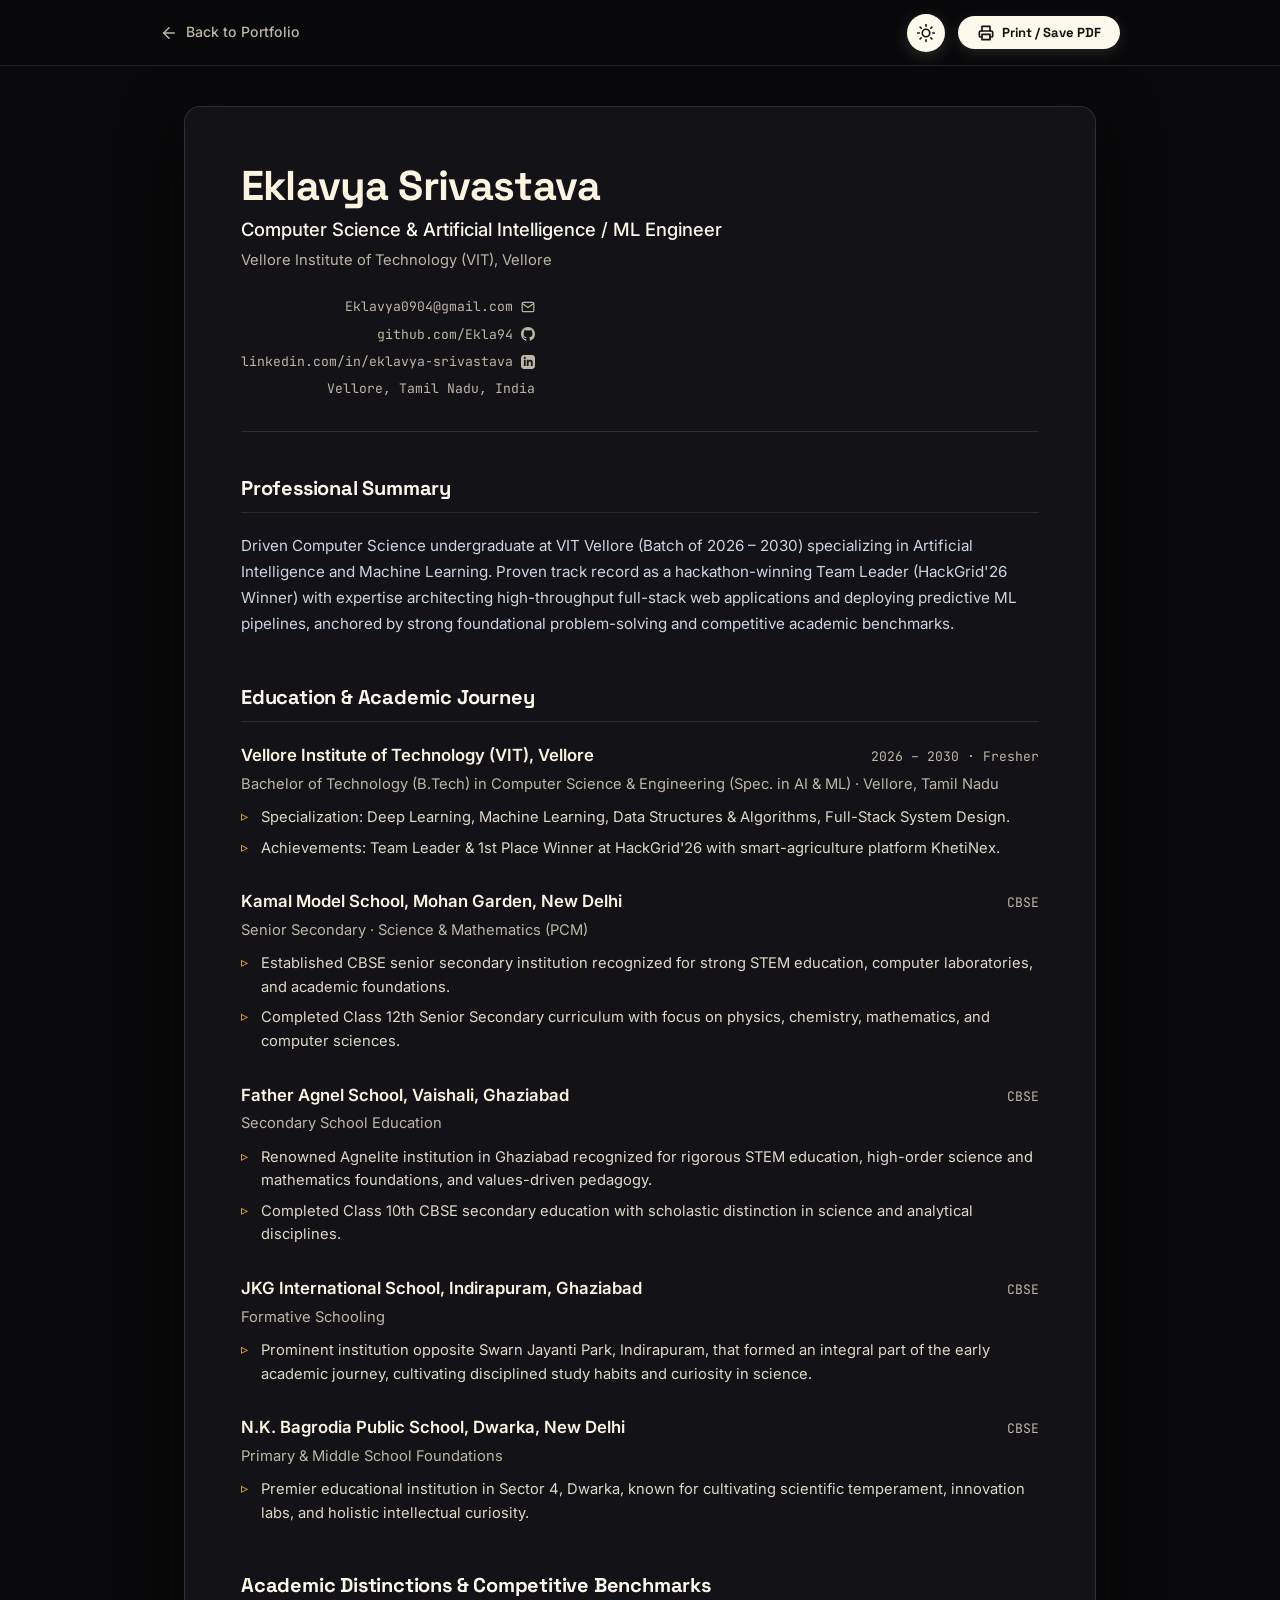
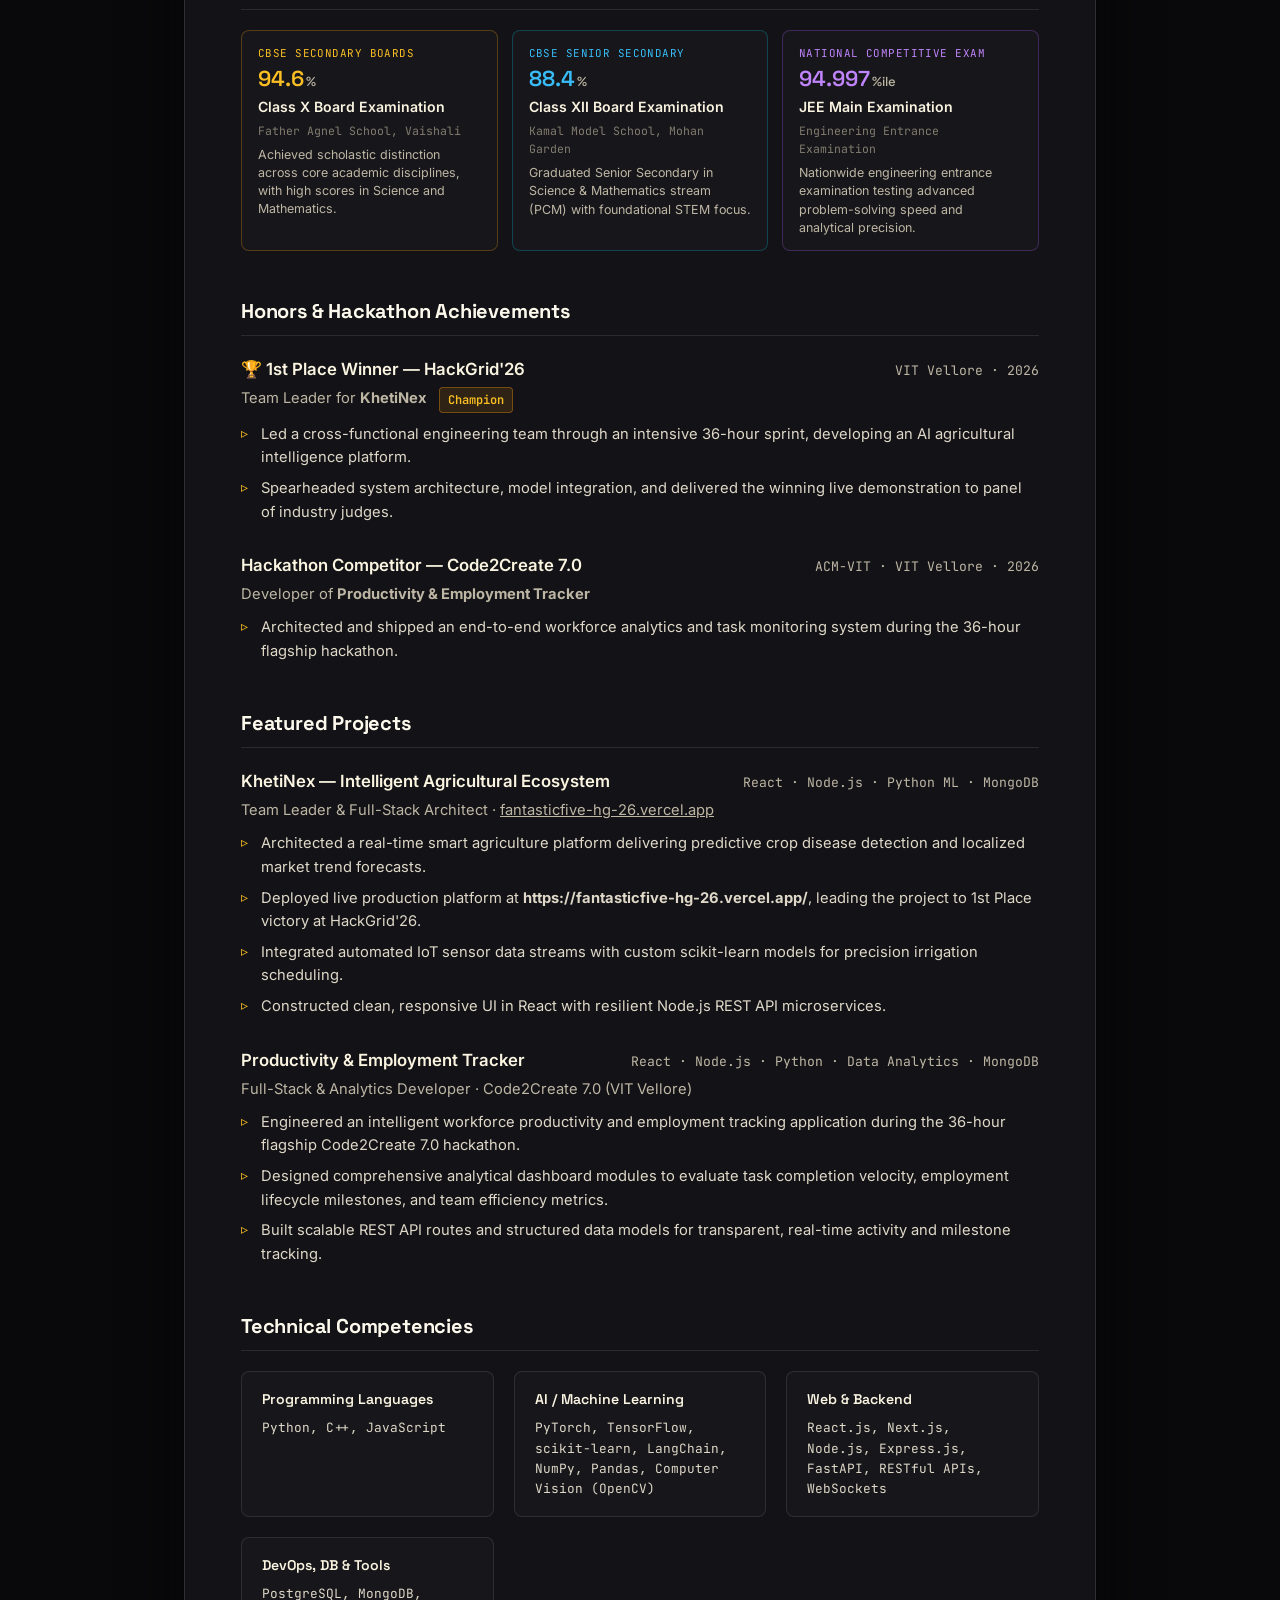
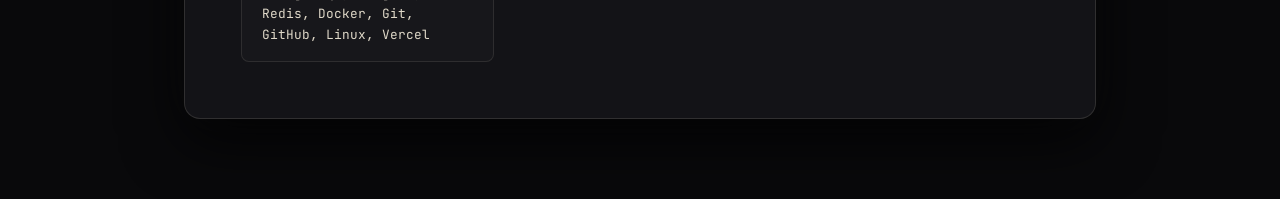
==== resume.html @ 8e93f939 "feat: update projects showcase with verified projects (KhetiNex with live URL and Productivity & Emp" ====
<!DOCTYPE html>
<html lang="en">
<head>
  <meta charset="UTF-8" />
  <meta name="viewport" content="width=device-width, initial-scale=1.0" />
  <title>Resume — Eklavya Srivastava | AI/ML Engineer & Full-Stack Developer</title>
  <meta name="description" content="Resume of Eklavya Srivastava — B.Tech Computer Science (AI/ML) at VIT Vellore, HackGrid'26 Winner, Team Leader, and Full-Stack Developer." />
  <meta name="theme-color" content="#000000" />

  <!-- Favicon -->
  <link rel="icon" type="image/svg+xml" href="assets/favicon.svg" />

  <!-- Fonts -->
  <link rel="preconnect" href="https://fonts.googleapis.com" />
  <link rel="preconnect" href="https://fonts.gstatic.com" crossorigin />
  <link href="https://fonts.googleapis.com/css2?family=Space+Grotesk:wght@500;600;700&family=Inter:wght@400;500;600&family=JetBrains+Mono:wght@400;500&display=swap" rel="stylesheet" />

  <!-- Pre-initialization theme script to eliminate FOUC (supports URL param & localStorage) -->
  <script>
    (function() {
      try {
        var params = new URLSearchParams(window.location.search);
        var urlTheme = params.get('theme');
        var t = urlTheme || localStorage.getItem('portfolio-theme');
        if (t === 'light') {
          document.documentElement.setAttribute('data-theme', 'light');
        }
      } catch (e) {}
    })();
  </script>

  <style>
    :root {
      --canvas: #09090b;
      --canvas-card: #131317;
      --panel: #16161b;
      --panel-border: rgba(250, 244, 225, 0.12);
      --accent: #faf4e1;
      --accent-bright: #fdf9ed;
      --accent-hover: #f3e7c4;
      --accent-inverse: #14120e;
      --accent-glow: rgba(250, 244, 225, 0.16);

      --color-gold: #f59e0b;
      --color-gold-bright: #fbbf24;
      --color-cyan: #06b6d4;
      --color-cyan-bright: #38bdf8;
      --color-violet: #a855f7;
      --color-violet-bright: #c084fc;

      --text-primary: #faf4e1;
      --text-secondary: #beb6a4;
      --text-muted: #827c6f;
      --font-display: 'Space Grotesk', sans-serif;
      --font-body: 'Inter', sans-serif;
      --font-mono: 'JetBrains Mono', monospace;
    }

    *, *::before, *::after { box-sizing: border-box; margin: 0; padding: 0; }

    body {
      background: var(--canvas);
      color: var(--text-primary);
      font-family: var(--font-body);
      line-height: 1.6;
      -webkit-font-smoothing: antialiased;
      padding-bottom: 5rem;
      transition: background 0.3s ease, color 0.3s ease;
    }

    .mono { font-family: var(--font-mono); }
    .accent { color: var(--accent); }

    /* Top Navigation Bar */
    .resume-nav {
      position: sticky; top: 0; z-index: 100;
      background: rgba(9, 9, 11, 0.94);
      backdrop-filter: blur(16px);
      border-bottom: 1px solid rgba(250, 244, 225, 0.1);
      padding: 0.85rem 2rem;
      transition: background 0.3s ease, border-color 0.3s ease;
    }
    .resume-nav-inner {
      max-width: 960px; margin: 0 auto;
      display: flex; align-items: center; justify-content: space-between;
    }
    .back-btn {
      display: inline-flex; align-items: center; gap: .5rem;
      color: var(--text-secondary); font-size: .88rem; font-weight: 500;
      text-decoration: none; transition: color .2s, transform .2s;
    }
    .back-btn:hover { color: var(--color-gold-bright); transform: translateX(-3px); }

    .nav-actions { display: flex; align-items: center; gap: 0.85rem; }

    /* Theme Toggle Button (Reference Image Styling) */
    .theme-toggle-btn {
      background: var(--accent-bright);
      color: var(--accent-inverse);
      border: 1px solid rgba(250, 244, 225, 0.45);
      border-radius: 50%;
      width: 38px;
      height: 38px;
      padding: 0;
      display: inline-flex;
      align-items: center;
      justify-content: center;
      cursor: pointer;
      transition: transform 0.2s cubic-bezier(0.16, 1, 0.3, 1), box-shadow 0.2s, background 0.2s, color 0.2s, border-color 0.2s;
      box-shadow: 0 4px 16px rgba(250, 244, 225, 0.16);
      text-decoration: none;
      line-height: 1;
      flex-shrink: 0;
    }
    .theme-toggle-btn:hover {
      transform: translateY(-2px);
      box-shadow: 0 6px 24px rgba(250, 244, 225, 0.28);
      background: var(--accent-hover);
    }
    .theme-toggle-icon {
      display: inline-flex;
      align-items: center;
      justify-content: center;
      line-height: 0;
    }
    .theme-toggle-btn .icon-moon { display: none; }
    .theme-toggle-btn .icon-sun  { display: inline-block; }

    .print-btn {
      background: var(--accent-bright); color: var(--accent-inverse); font-weight: 700;
      border: 1px solid rgba(250, 244, 225, 0.45); border-radius: 9999px; padding: .44rem 1.15rem;
      font-family: var(--font-display); font-size: .82rem;
      cursor: pointer; display: inline-flex; align-items: center; gap: .5rem;
      transition: background .2s, box-shadow .2s, transform .15s;
      box-shadow: 0 4px 14px rgba(250, 244, 225, 0.12);
    }
    .print-btn:hover {
      background: var(--accent-hover);
      box-shadow: 0 6px 20px rgba(250, 244, 225, 0.24);
      transform: translateY(-1px);
    }

    /* In Light / White Theme Mode */
    html[data-theme="light"] .theme-toggle-btn {
      background: #1c1917;
      color: #faf4e6;
      border: 1px solid rgba(0, 0, 0, 0.2);
      box-shadow: 0 4px 18px rgba(0, 0, 0, 0.12);
    }
    html[data-theme="light"] .theme-toggle-btn:hover {
      background: #292524;
      box-shadow: 0 6px 24px rgba(0, 0, 0, 0.2);
    }
    html[data-theme="light"] .theme-toggle-btn .icon-sun  { display: none; }
    html[data-theme="light"] .theme-toggle-btn .icon-moon { display: inline-block; }

    /* Resume Document Wrapper */
    .resume-container {
      max-width: 960px; margin: 2.5rem auto 0;
      padding: 0 1.5rem;
    }

    .resume-paper {
      background: var(--canvas-card);
      border: 1px solid var(--panel-border);
      border-radius: 16px;
      padding: 3.5rem;
      box-shadow: 0 20px 60px rgba(0, 0, 0, 0.8), 0 0 40px rgba(255, 255, 255, 0.03);
      transition: background 0.3s ease, border-color 0.3s ease, box-shadow 0.3s ease;
    }

    /* Resume Header */
    .header-top {
      display: flex; justify-content: space-between; align-items: flex-start;
      border-bottom: 1px solid rgba(255, 255, 255, 0.12);
      padding-bottom: 2rem; margin-bottom: 2.5rem;
      flex-wrap: wrap; gap: 1.5rem;
    }
    .candidate-name {
      font-family: var(--font-display); font-size: 2.6rem; font-weight: 700;
      line-height: 1.1; letter-spacing: -0.02em;
    }
    .candidate-title {
      font-size: 1.15rem; color: var(--accent-bright); font-weight: 500; margin-top: .4rem;
    }
    .candidate-sub {
      font-size: .92rem; color: var(--text-secondary); margin-top: .25rem;
    }

    .contact-details {
      display: flex; flex-direction: column; gap: .4rem;
      text-align: right; font-family: var(--font-mono); font-size: .82rem;
    }
    .contact-item {
      color: var(--text-secondary); text-decoration: none;
      display: inline-flex; align-items: center; gap: .5rem; justify-content: flex-end;
      transition: color .2s;
    }
    .contact-item:hover { color: var(--color-gold-bright); }

    /* Sections */
    .resume-section { margin-bottom: 2.75rem; }
    .resume-section:last-child { margin-bottom: 0; }

    .section-title {
      font-family: var(--font-display); font-size: 1.25rem; font-weight: 700;
      color: var(--accent-bright); letter-spacing: -0.01em;
      border-bottom: 1px solid rgba(250, 244, 225, 0.1);
      padding-bottom: .5rem; margin-bottom: 1.25rem;
      display: flex; align-items: center; gap: .6rem;
    }

    /* Items */
    .resume-item { margin-bottom: 1.75rem; }
    .resume-item:last-child { margin-bottom: 0; }

    .item-header {
      display: flex; justify-content: space-between; align-items: baseline;
      margin-bottom: .25rem; flex-wrap: wrap; gap: .5rem;
    }
    .item-title {
      font-size: 1.05rem; font-weight: 600; color: var(--text-primary);
    }
    .item-meta {
      font-family: var(--font-mono); font-size: .82rem; color: var(--text-secondary);
    }
    .item-sub {
      font-size: .92rem; color: var(--text-secondary); margin-bottom: .6rem;
    }
    .item-bullets {
      list-style: none; padding-left: 0;
    }
    .item-bullets li {
      position: relative; padding-left: 1.25rem; margin-bottom: .45rem;
      font-size: .92rem; color: #dfd8c8;
    }
    .item-bullets li::before {
      content: '▹'; position: absolute; left: 0;
      color: var(--color-gold-bright); font-size: .85rem;
    }

    /* Benchmarks Section in Resume */
    .benchmarks-resume-grid {
      display: grid;
      grid-template-columns: repeat(3, 1fr);
      gap: 0.85rem;
      margin-bottom: 0.5rem;
    }
    .benchmark-resume-card {
      background: rgba(250, 244, 225, 0.02);
      border: 1px solid rgba(250, 244, 225, 0.1);
      border-radius: 8px;
      padding: 0.85rem 1rem;
      position: relative;
      display: flex;
      flex-direction: column;
      gap: 0.2rem;
      transition: border-color 0.2s, background 0.2s, box-shadow 0.2s;
    }
    .benchmark-resume-card:hover {
      border-color: rgba(250, 244, 225, 0.35);
      background: rgba(250, 244, 225, 0.05);
    }

    .benchmark-resume-card--gold {
      border-color: rgba(245, 158, 11, 0.28);
    }
    .benchmark-resume-card--gold:hover {
      border-color: rgba(245, 158, 11, 0.55);
      box-shadow: 0 4px 18px rgba(245, 158, 11, 0.1);
    }
    .benchmark-resume-card--gold .bench-res-val,
    .benchmark-resume-card--gold .bench-res-tag {
      color: var(--color-gold-bright);
    }

    .benchmark-resume-card--cyan {
      border-color: rgba(6, 182, 212, 0.28);
    }
    .benchmark-resume-card--cyan:hover {
      border-color: rgba(6, 182, 212, 0.55);
      box-shadow: 0 4px 18px rgba(6, 182, 212, 0.1);
    }
    .benchmark-resume-card--cyan .bench-res-val,
    .benchmark-resume-card--cyan .bench-res-tag {
      color: var(--color-cyan-bright);
    }

    .benchmark-resume-card--violet {
      border-color: rgba(168, 85, 247, 0.28);
    }
    .benchmark-resume-card--violet:hover {
      border-color: rgba(168, 85, 247, 0.55);
      box-shadow: 0 4px 18px rgba(168, 85, 247, 0.1);
    }
    .benchmark-resume-card--violet .bench-res-val,
    .benchmark-resume-card--violet .bench-res-tag {
      color: var(--color-violet-bright);
    }

    .bench-res-tag {
      font-family: var(--font-mono);
      font-size: 0.68rem;
      text-transform: uppercase;
      letter-spacing: 0.04em;
      color: var(--text-muted);
      margin-bottom: 0.1rem;
    }
    .bench-res-val {
      font-family: var(--font-display);
      font-size: 1.35rem;
      font-weight: 600;
      color: var(--text-primary);
      line-height: 1.1;
    }
    .bench-res-unit {
      font-size: 0.82rem;
      color: var(--text-secondary);
      margin-left: 0.15rem;
      font-weight: 500;
    }
    .bench-res-title {
      font-size: 0.88rem;
      font-weight: 600;
      color: var(--text-primary);
      margin-top: 0.15rem;
    }
    .bench-res-sub {
      font-family: var(--font-mono);
      font-size: 0.72rem;
      color: var(--text-muted);
    }
    .bench-res-desc {
      font-size: 0.78rem;
      color: #beb6a4;
      line-height: 1.45;
      margin-top: 0.15rem;
    }

    /* Skills Grid in Resume */
    .skills-block {
      display: grid; grid-template-columns: repeat(auto-fit, minmax(240px, 1fr));
      gap: 1.25rem;
    }
    .skill-category {
      background: rgba(250, 244, 225, 0.02);
      border: 1px solid rgba(250, 244, 225, 0.1);
      border-radius: 8px; padding: 1rem 1.25rem;
    }
    .category-name {
      font-family: var(--font-display); font-size: .88rem; font-weight: 600;
      color: var(--text-primary); margin-bottom: .45rem;
    }
    .category-skills {
      font-family: var(--font-mono); font-size: .8rem; color: #dfd8c8; line-height: 1.6;
    }

    /* Badge */
    .award-tag {
      display: inline-block;
      background: rgba(245, 158, 11, 0.12); border: 1px solid rgba(245, 158, 11, 0.35);
      color: var(--color-gold-bright); font-size: .75rem; font-family: var(--font-mono);
      font-weight: 600; padding: .15rem .5rem; border-radius: 4px;
      margin-left: .5rem;
    }

    /* Print Styles */
    @media print {
      body { background: #fff !important; color: #111 !important; padding: 0 !important; }
      .resume-nav { display: none !important; }
      .resume-container { max-width: 100% !important; margin: 0 !important; padding: 0 !important; }
      .resume-paper {
        background: #fff !important; border: none !important; padding: 1.5cm !important;
        box-shadow: none !important;
      }
      .candidate-name, .item-title, .bench-res-val, .bench-res-title { color: #000 !important; }
      .candidate-title, .section-title, .item-meta, .award-tag, .bench-res-tag, .bench-res-unit, .bench-res-sub { color: #111114 !important; }
      .candidate-sub, .item-sub, .contact-item, .item-bullets li, .bench-res-desc { color: #333 !important; }
      .section-title { border-bottom-color: #ddd !important; }
      .header-top { border-bottom-color: #ddd !important; }
      .item-bullets li::before { color: #111114 !important; }
      .skill-category, .benchmark-resume-card {
        border-color: #ddd !important; background: #fafafa !important;
      }
      .category-name { color: #111114 !important; }
      .category-skills { color: #222 !important; }
      .benchmarks-resume-grid { grid-template-columns: repeat(3, 1fr) !important; gap: .5cm !important; }
      a { text-decoration: none; color: inherit; }
    }

    @media (max-width: 720px) {
      .resume-nav { padding: 0.65rem 0.75rem; }
      .resume-nav-inner { height: auto; gap: 0.35rem; }
      .back-btn { font-size: .78rem; gap: .3rem; flex-shrink: 0; }
      .nav-actions { gap: 0.35rem; flex-shrink: 0; }
      .theme-toggle-btn { width: 34px; height: 34px; padding: 0; flex-shrink: 0; }
      .print-btn { padding: .32rem .65rem; font-size: .72rem; gap: .3rem; flex-shrink: 0; }
      .resume-container { padding: 0 .75rem; margin-top: 1.25rem; }
      .resume-paper {
        padding: 1.5rem 1.15rem;
        border-radius: 14px;
        background: #111114;
        border: 1px solid rgba(255, 255, 255, 0.14);
        box-shadow: 0 12px 35px rgba(0, 0, 0, 0.9), 0 0 25px rgba(255, 255, 255, 0.03);
      }
      .candidate-name { font-size: 1.85rem; }
      .candidate-title { font-size: .98rem; }
      .header-top { flex-direction: column; gap: 1rem; padding-bottom: 1.25rem; margin-bottom: 1.75rem; }
      .contact-details { text-align: left; margin-top: .5rem; }
      .contact-item { justify-content: flex-start; font-size: .78rem; }
      .resume-item {
        border-left: 2px solid rgba(255, 255, 255, 0.25);
        padding-left: .85rem;
        margin-bottom: 1.5rem;
      }
      .item-header { flex-direction: column; align-items: flex-start; gap: .2rem; }
      .item-title { font-size: 1.05rem; }
      .benchmark-resume-card { padding: 1rem; border-left: 3px solid rgba(250, 244, 225, 0.4); }
      .benchmark-resume-card--gold { border-left-color: var(--color-gold-bright) !important; }
      .benchmark-resume-card--cyan { border-left-color: var(--color-cyan-bright) !important; }
      .benchmark-resume-card--violet { border-left-color: var(--color-violet-bright) !important; }
      .skills-block { grid-template-columns: 1fr; gap: .85rem; }
      .skill-category {
        padding: .9rem 1rem;
        background: #18181b;
        border: 1px solid rgba(255, 255, 255, 0.12);
        border-radius: 8px;
      }
    }

    /* ─── White Theme / Light Mode Overrides for Resume ───────────── */
    html[data-theme="light"] {
      --canvas: #faf4e6;
      --canvas-card: #fffdf7;
      --panel: #fffdf7;
      --panel-border: rgba(180, 150, 95, 0.2);
      --accent: #1c1917;
      --accent-bright: #14120e;
      --accent-hover: #292524;
      --accent-inverse: #faf4e6;
      --accent-glow: rgba(180, 150, 95, 0.12);
      --text-primary: #1c1917;
      --text-secondary: #57534e;
      --text-muted: #78716c;
    }
    html[data-theme="light"] body {
      background: var(--canvas);
      color: var(--text-primary);
    }
    html[data-theme="light"] .resume-nav {
      background: rgba(250, 244, 230, 0.94);
      border-bottom: 1px solid rgba(180, 150, 95, 0.2);
    }
    html[data-theme="light"] .back-btn {
      color: var(--text-secondary);
    }
    html[data-theme="light"] .back-btn:hover {
      color: #b45309;
    }
    html[data-theme="light"] .print-btn {
      background: #1c1917;
      color: #faf4e6;
      border-color: rgba(0, 0, 0, 0.2);
    }
    html[data-theme="light"] .print-btn:hover {
      background: #292524;
      box-shadow: 0 4px 18px rgba(0, 0, 0, 0.18);
    }
    html[data-theme="light"] .resume-paper {
      background: #fffdf7;
      border: 1px solid rgba(180, 150, 95, 0.2);
      box-shadow: 0 10px 40px rgba(180, 150, 95, 0.08);
    }
    html[data-theme="light"] .candidate-name,
    html[data-theme="light"] .item-title,
    html[data-theme="light"] .bench-res-title {
      color: #1c1917;
    }
    html[data-theme="light"] .candidate-title,
    html[data-theme="light"] .section-title,
    html[data-theme="light"] .category-name {
      color: #1c1917;
    }
    html[data-theme="light"] .item-meta,
    html[data-theme="light"] .bench-res-unit {
      color: #57534e;
    }
    html[data-theme="light"] .candidate-sub,
    html[data-theme="light"] .item-sub,
    html[data-theme="light"] .bench-res-desc,
    html[data-theme="light"] .contact-item,
    html[data-theme="light"] .category-skills,
    html[data-theme="light"] .resume-section p {
      color: #57534e !important;
    }
    html[data-theme="light"] .contact-item:hover {
      color: #1c1917;
    }
    html[data-theme="light"] .item-bullets li {
      color: #44403c;
    }
    html[data-theme="light"] .item-bullets li::before {
      color: #1c1917;
    }
    html[data-theme="light"] .benchmark-resume-card,
    html[data-theme="light"] .skill-category {
      background: #fffdf7;
      border-color: rgba(180, 150, 95, 0.2);
    }
    html[data-theme="light"] .benchmark-resume-card:hover {
      background: #faf4e6;
      border-color: rgba(180, 150, 95, 0.4);
    }

    html[data-theme="light"] .benchmark-resume-card--gold .bench-res-val,
    html[data-theme="light"] .benchmark-resume-card--gold .bench-res-tag {
      color: #b45309;
    }
    html[data-theme="light"] .benchmark-resume-card--gold {
      border-left: 3px solid #b45309;
    }

    html[data-theme="light"] .benchmark-resume-card--cyan .bench-res-val,
    html[data-theme="light"] .benchmark-resume-card--cyan .bench-res-tag {
      color: #0369a1;
    }
    html[data-theme="light"] .benchmark-resume-card--cyan {
      border-left: 3px solid #0369a1;
    }

    html[data-theme="light"] .benchmark-resume-card--violet .bench-res-val,
    html[data-theme="light"] .benchmark-resume-card--violet .bench-res-tag {
      color: #6d28d9;
    }
    html[data-theme="light"] .benchmark-resume-card--violet {
      border-left: 3px solid #6d28d9;
    }

    html[data-theme="light"] .award-tag {
      background: rgba(245, 158, 11, 0.12);
      border-color: rgba(217, 119, 6, 0.35);
      color: #b45309;
    }
    html[data-theme="light"] .header-top {
      border-bottom-color: rgba(180, 150, 95, 0.2);
    }
    html[data-theme="light"] .section-title {
      border-bottom-color: rgba(180, 150, 95, 0.2);
    }
    html[data-theme="light"] .resume-item {
      border-left-color: rgba(180, 150, 95, 0.35);
    }
  </style>
</head>
<body>

  <!-- Sticky Top Bar -->
  <nav class="resume-nav">
    <div class="resume-nav-inner">
      <a href="index.html" class="back-btn">
        <svg width="18" height="18" viewBox="0 0 24 24" fill="none" stroke="currentColor" stroke-width="2" stroke-linecap="round" stroke-linejoin="round"><line x1="19" y1="12" x2="5" y2="12"></line><polyline points="12 19 5 12 12 5"></polyline></svg>
        Back to Portfolio
      </a>
      <div class="nav-actions">
        <button id="theme-toggle" class="theme-toggle-btn" aria-label="Switch to Light Theme" title="Switch to Light Theme">
          <span class="theme-toggle-icon" aria-hidden="true">
            <svg class="icon-sun" width="18" height="18" viewBox="0 0 24 24" fill="none" stroke="currentColor" stroke-width="2.2" stroke-linecap="round" stroke-linejoin="round"><circle cx="12" cy="12" r="5"/><line x1="12" y1="1" x2="12" y2="3"/><line x1="12" y1="21" x2="12" y2="23"/><line x1="4.22" y1="4.22" x2="5.64" y2="5.64"/><line x1="18.36" y1="18.36" x2="19.78" y2="19.78"/><line x1="1" y1="12" x2="3" y2="12"/><line x1="21" y1="12" x2="23" y2="12"/><line x1="4.22" y1="19.78" x2="5.64" y2="18.36"/><line x1="18.36" y1="5.64" x2="19.78" y2="4.22"/></svg>
            <svg class="icon-moon" width="18" height="18" viewBox="0 0 24 24" fill="none" stroke="currentColor" stroke-width="2.2" stroke-linecap="round" stroke-linejoin="round"><path d="M21 12.79A9 9 0 1 1 11.21 3 7 7 0 0 0 21 12.79z"/></svg>
          </span>
        </button>
        <button class="print-btn" onclick="window.print()">
          <svg width="16" height="16" viewBox="0 0 24 24" fill="none" stroke="currentColor" stroke-width="2.5" stroke-linecap="round" stroke-linejoin="round"><polyline points="6 9 6 2 18 2 18 9"></polyline><path d="M6 18H4a2 2 0 0 1-2-2v-5a2 2 0 0 1 2-2h16a2 2 0 0 1 2 2v5a2 2 0 0 1-2 2h-2"></path><rect x="6" y="14" width="12" height="8"></rect></svg>
          Print / Save PDF
        </button>
      </div>
    </div>
  </nav>

  <!-- Resume Container -->
  <main class="resume-container">
    <div class="resume-paper">

      <!-- Header -->
      <header class="header-top">
        <div>
          <h1 class="candidate-name">Eklavya Srivastava</h1>
          <p class="candidate-title">Computer Science & Artificial Intelligence / ML Engineer</p>
          <p class="candidate-sub">Vellore Institute of Technology (VIT), Vellore</p>
        </div>
        <div class="contact-details">
          <a href="mailto:Eklavya0904@gmail.com" class="contact-item">
            <span>Eklavya0904@gmail.com</span>
            <svg width="14" height="14" viewBox="0 0 24 24" fill="none" stroke="currentColor" stroke-width="2"><path d="M4 4h16c1.1 0 2 .9 2 2v12c0 1.1-.9 2-2 2H4c-1.1 0-2-.9-2-2V6c0-1.1.9-2 2-2z"/><polyline points="22,6 12,13 2,6"/></svg>
          </a>
          <a href="https://github.com/Ekla94" class="contact-item" target="_blank" rel="noopener">
            <span>github.com/Ekla94</span>
            <svg width="14" height="14" viewBox="0 0 24 24" fill="currentColor"><path d="M12 0C5.37 0 0 5.37 0 12c0 5.31 3.435 9.795 8.205 11.385.6.105.825-.255.825-.57 0-.285-.015-1.23-.015-2.235-3.015.555-3.795-.735-4.035-1.41-.135-.345-.72-1.41-1.23-1.695-.42-.225-1.02-.78-.015-.795.945-.015 1.62.87 1.845 1.23 1.08 1.815 2.805 1.305 3.495.99.105-.78.42-1.305.765-1.605-2.67-.3-5.46-1.335-5.46-5.925 0-1.305.465-2.385 1.23-3.225-.12-.3-.54-1.53.12-3.18 0 0 1.005-.315 3.3 1.23.96-.27 1.98-.405 3-.405s2.04.135 3 .405c2.295-1.56 3.3-1.23 3.3-1.23.66 1.65.24 2.88.12 3.18.765.84 1.23 1.905 1.23 3.225 0 4.605-2.805 5.625-5.475 5.925.435.375.81 1.095.81 2.22 0 1.605-.015 2.895-.015 3.3 0 .315.225.69.825.57A12.02 12.02 0 0024 12c0-6.63-5.37-12-12-12z"/></svg>
          </a>
          <a href="https://www.linkedin.com/in/eklavya-srivastava-b02709441" class="contact-item" target="_blank" rel="noopener">
            <span>linkedin.com/in/eklavya-srivastava</span>
            <svg width="14" height="14" viewBox="0 0 24 24" fill="currentColor"><path d="M19 0h-14c-2.761 0-5 2.239-5 5v14c0 2.761 2.239 5 5 5h14c2.762 0 5-2.239 5-5v-14c0-2.761-2.238-5-5-5zm-11 19h-3v-11h3v11zm-1.5-12.268c-.966 0-1.75-.79-1.75-1.764s.784-1.764 1.75-1.764 1.75.79 1.75 1.764-.783 1.764-1.75 1.764zm13.5 12.268h-3v-5.604c0-3.368-4-3.113-4 0v5.604h-3v-11h3v1.765c1.396-2.586 7-2.777 7 2.476v6.759z"/></svg>
          </a>
          <span class="contact-item">Vellore, Tamil Nadu, India</span>
        </div>
      </header>

      <!-- Profile Summary -->
      <section class="resume-section">
        <h2 class="section-title">Professional Summary</h2>
        <p style="color: #cbd5e1; font-size: .95rem; line-height: 1.7;">
          Driven Computer Science undergraduate at VIT Vellore (Batch of 2026 – 2030) specializing in Artificial Intelligence and Machine Learning. Proven track record as a hackathon-winning Team Leader (HackGrid'26 Winner) with expertise architecting high-throughput full-stack web applications and deploying predictive ML pipelines, anchored by strong foundational problem-solving and competitive academic benchmarks.
        </p>
      </section>

      <!-- Education & Academic Journey -->
      <section class="resume-section">
        <h2 class="section-title">Education & Academic Journey</h2>

        <!-- VIT Vellore -->
        <div class="resume-item">
          <div class="item-header">
            <span class="item-title">Vellore Institute of Technology (VIT), Vellore</span>
            <span class="item-meta">2026 – 2030 · Fresher</span>
          </div>
          <p class="item-sub">Bachelor of Technology (B.Tech) in Computer Science & Engineering (Spec. in AI & ML) · Vellore, Tamil Nadu</p>
          <ul class="item-bullets">
            <li>Specialization: Deep Learning, Machine Learning, Data Structures & Algorithms, Full-Stack System Design.</li>
            <li>Achievements: Team Leader & 1st Place Winner at HackGrid'26 with smart-agriculture platform KhetiNex.</li>
          </ul>
        </div>

        <!-- Kamal Model School, Mohan Garden -->
        <div class="resume-item">
          <div class="item-header">
            <span class="item-title">Kamal Model School, Mohan Garden, New Delhi</span>
            <span class="item-meta">CBSE</span>
          </div>
          <p class="item-sub">Senior Secondary · Science & Mathematics (PCM)</p>
          <ul class="item-bullets">
            <li>Established CBSE senior secondary institution recognized for strong STEM education, computer laboratories, and academic foundations.</li>
            <li>Completed Class 12th Senior Secondary curriculum with focus on physics, chemistry, mathematics, and computer sciences.</li>
          </ul>
        </div>

        <!-- Father Agnel School, Vaishali -->
        <div class="resume-item">
          <div class="item-header">
            <span class="item-title">Father Agnel School, Vaishali, Ghaziabad</span>
            <span class="item-meta">CBSE</span>
          </div>
          <p class="item-sub">Secondary School Education</p>
          <ul class="item-bullets">
            <li>Renowned Agnelite institution in Ghaziabad recognized for rigorous STEM education, high-order science and mathematics foundations, and values-driven pedagogy.</li>
            <li>Completed Class 10th CBSE secondary education with scholastic distinction in science and analytical disciplines.</li>
          </ul>
        </div>

        <!-- JKG International School, Indirapuram -->
        <div class="resume-item">
          <div class="item-header">
            <span class="item-title">JKG International School, Indirapuram, Ghaziabad</span>
            <span class="item-meta">CBSE</span>
          </div>
          <p class="item-sub">Formative Schooling</p>
          <ul class="item-bullets">
            <li>Prominent institution opposite Swarn Jayanti Park, Indirapuram, that formed an integral part of the early academic journey, cultivating disciplined study habits and curiosity in science.</li>
          </ul>
        </div>

        <!-- N.K. Bagrodia Public School, Dwarka -->
        <div class="resume-item">
          <div class="item-header">
            <span class="item-title">N.K. Bagrodia Public School, Dwarka, New Delhi</span>
            <span class="item-meta">CBSE</span>
          </div>
          <p class="item-sub">Primary & Middle School Foundations</p>
          <ul class="item-bullets">
            <li>Premier educational institution in Sector 4, Dwarka, known for cultivating scientific temperament, innovation labs, and holistic intellectual curiosity.</li>
          </ul>
        </div>
      </section>

      <!-- Academic Distinctions & Competitive Benchmarks -->
      <section class="resume-section">
        <h2 class="section-title">Academic Distinctions & Competitive Benchmarks</h2>
        <div class="benchmarks-resume-grid">
          <!-- CBSE Class X -->
          <div class="benchmark-resume-card benchmark-resume-card--gold">
            <span class="bench-res-tag">CBSE Secondary Boards</span>
            <div class="bench-res-val">94.6<span class="bench-res-unit">%</span></div>
            <div class="bench-res-title">Class X Board Examination</div>
            <div class="bench-res-sub">Father Agnel School, Vaishali</div>
            <p class="bench-res-desc">
              Achieved scholastic distinction across core academic disciplines, with high scores in Science and Mathematics.
            </p>
          </div>

          <!-- CBSE Class XII -->
          <div class="benchmark-resume-card benchmark-resume-card--cyan">
            <span class="bench-res-tag">CBSE Senior Secondary</span>
            <div class="bench-res-val">88.4<span class="bench-res-unit">%</span></div>
            <div class="bench-res-title">Class XII Board Examination</div>
            <div class="bench-res-sub">Kamal Model School, Mohan Garden</div>
            <p class="bench-res-desc">
              Graduated Senior Secondary in Science & Mathematics stream (PCM) with foundational STEM focus.
            </p>
          </div>

          <!-- JEE Main -->
          <div class="benchmark-resume-card benchmark-resume-card--violet">
            <span class="bench-res-tag">National Competitive Exam</span>
            <div class="bench-res-val">94.997<span class="bench-res-unit">%ile</span></div>
            <div class="bench-res-title">JEE Main Examination</div>
            <div class="bench-res-sub">Engineering Entrance Examination</div>
            <p class="bench-res-desc">
              Nationwide engineering entrance examination testing advanced problem-solving speed and analytical precision.
            </p>
          </div>
        </div>
      </section>

      <!-- Honors & Hackathons -->
      <section class="resume-section">
        <h2 class="section-title">Honors & Hackathon Achievements</h2>
        <div class="resume-item">
          <div class="item-header">
            <span class="item-title">🏆 1st Place Winner — HackGrid'26</span>
            <span class="item-meta">VIT Vellore · 2026</span>
          </div>
          <p class="item-sub">Team Leader for <strong>KhetiNex</strong> <span class="award-tag">Champion</span></p>
          <ul class="item-bullets">
            <li>Led a cross-functional engineering team through an intensive 36-hour sprint, developing an AI agricultural intelligence platform.</li>
            <li>Spearheaded system architecture, model integration, and delivered the winning live demonstration to panel of industry judges.</li>
          </ul>
        </div>
        <div class="resume-item">
          <div class="item-header">
            <span class="item-title">Hackathon Competitor — Code2Create 7.0</span>
            <span class="item-meta">ACM-VIT · VIT Vellore · 2026</span>
          </div>
          <p class="item-sub">Developer of <strong>Productivity &amp; Employment Tracker</strong></p>
          <ul class="item-bullets">
            <li>Architected and shipped an end-to-end workforce analytics and task monitoring system during the 36-hour flagship hackathon.</li>
          </ul>
        </div>
      </section>

      <!-- Technical Projects -->
      <section class="resume-section">
        <h2 class="section-title">Featured Projects</h2>
        
        <div class="resume-item">
          <div class="item-header">
            <span class="item-title">KhetiNex — Intelligent Agricultural Ecosystem</span>
            <span class="item-meta">React · Node.js · Python ML · MongoDB</span>
          </div>
          <p class="item-sub">Team Leader & Full-Stack Architect · <a href="https://fantasticfive-hg-26.vercel.app/" target="_blank" rel="noopener" style="color: inherit; text-decoration: underline;">fantasticfive-hg-26.vercel.app</a></p>
          <ul class="item-bullets">
            <li>Architected a real-time smart agriculture platform delivering predictive crop disease detection and localized market trend forecasts.</li>
            <li>Deployed live production platform at <strong>https://fantasticfive-hg-26.vercel.app/</strong>, leading the project to 1st Place victory at HackGrid'26.</li>
            <li>Integrated automated IoT sensor data streams with custom scikit-learn models for precision irrigation scheduling.</li>
            <li>Constructed clean, responsive UI in React with resilient Node.js REST API microservices.</li>
          </ul>
        </div>

        <div class="resume-item">
          <div class="item-header">
            <span class="item-title">Productivity &amp; Employment Tracker</span>
            <span class="item-meta">React · Node.js · Python · Data Analytics · MongoDB</span>
          </div>
          <p class="item-sub">Full-Stack &amp; Analytics Developer · Code2Create 7.0 (VIT Vellore)</p>
          <ul class="item-bullets">
            <li>Engineered an intelligent workforce productivity and employment tracking application during the 36-hour flagship Code2Create 7.0 hackathon.</li>
            <li>Designed comprehensive analytical dashboard modules to evaluate task completion velocity, employment lifecycle milestones, and team efficiency metrics.</li>
            <li>Built scalable REST API routes and structured data models for transparent, real-time activity and milestone tracking.</li>
          </ul>
        </div>
      </section>

      <!-- Skills -->
      <section class="resume-section">
        <h2 class="section-title">Technical Competencies</h2>
        <div class="skills-block">
          <div class="skill-category">
            <h3 class="category-name">Programming Languages</h3>
            <p class="category-skills">Python, C++, JavaScript</p>
          </div>
          <div class="skill-category">
            <h3 class="category-name">AI / Machine Learning</h3>
            <p class="category-skills">PyTorch, TensorFlow, scikit-learn, LangChain, NumPy, Pandas, Computer Vision (OpenCV)</p>
          </div>
          <div class="skill-category">
            <h3 class="category-name">Web & Backend</h3>
            <p class="category-skills">React.js, Next.js, Node.js, Express.js, FastAPI, RESTful APIs, WebSockets</p>
          </div>
          <div class="skill-category">
            <h3 class="category-name">DevOps, DB & Tools</h3>
            <p class="category-skills">PostgreSQL, MongoDB, Redis, Docker, Git, GitHub, Linux, Vercel</p>
          </div>
        </div>
      </section>

    </div>
  </main>

  <!-- Theme Toggle Controller -->
  <script>
    (function initResumeTheme() {
      const toggleBtn = document.getElementById('theme-toggle');
      if (!toggleBtn) return;

      const syncUI = (theme) => {
        const isLight = theme === 'light';
        const titleText = isLight ? 'Switch to Dark Theme' : 'Switch to Light Theme';
        toggleBtn.setAttribute('title', titleText);
        toggleBtn.setAttribute('aria-label', titleText);
      };

      const currentTheme = document.documentElement.getAttribute('data-theme') || 'dark';
      syncUI(currentTheme);

      toggleBtn.addEventListener('click', () => {
        const isLight = document.documentElement.getAttribute('data-theme') === 'light';
        const nextTheme = isLight ? 'dark' : 'light';
        if (nextTheme === 'light') {
          document.documentElement.setAttribute('data-theme', 'light');
        } else {
          document.documentElement.removeAttribute('data-theme');
        }
        try {
          localStorage.setItem('portfolio-theme', nextTheme);
        } catch (e) {}
        syncUI(nextTheme);
      });
    })();
  </script>
</body>
</html>
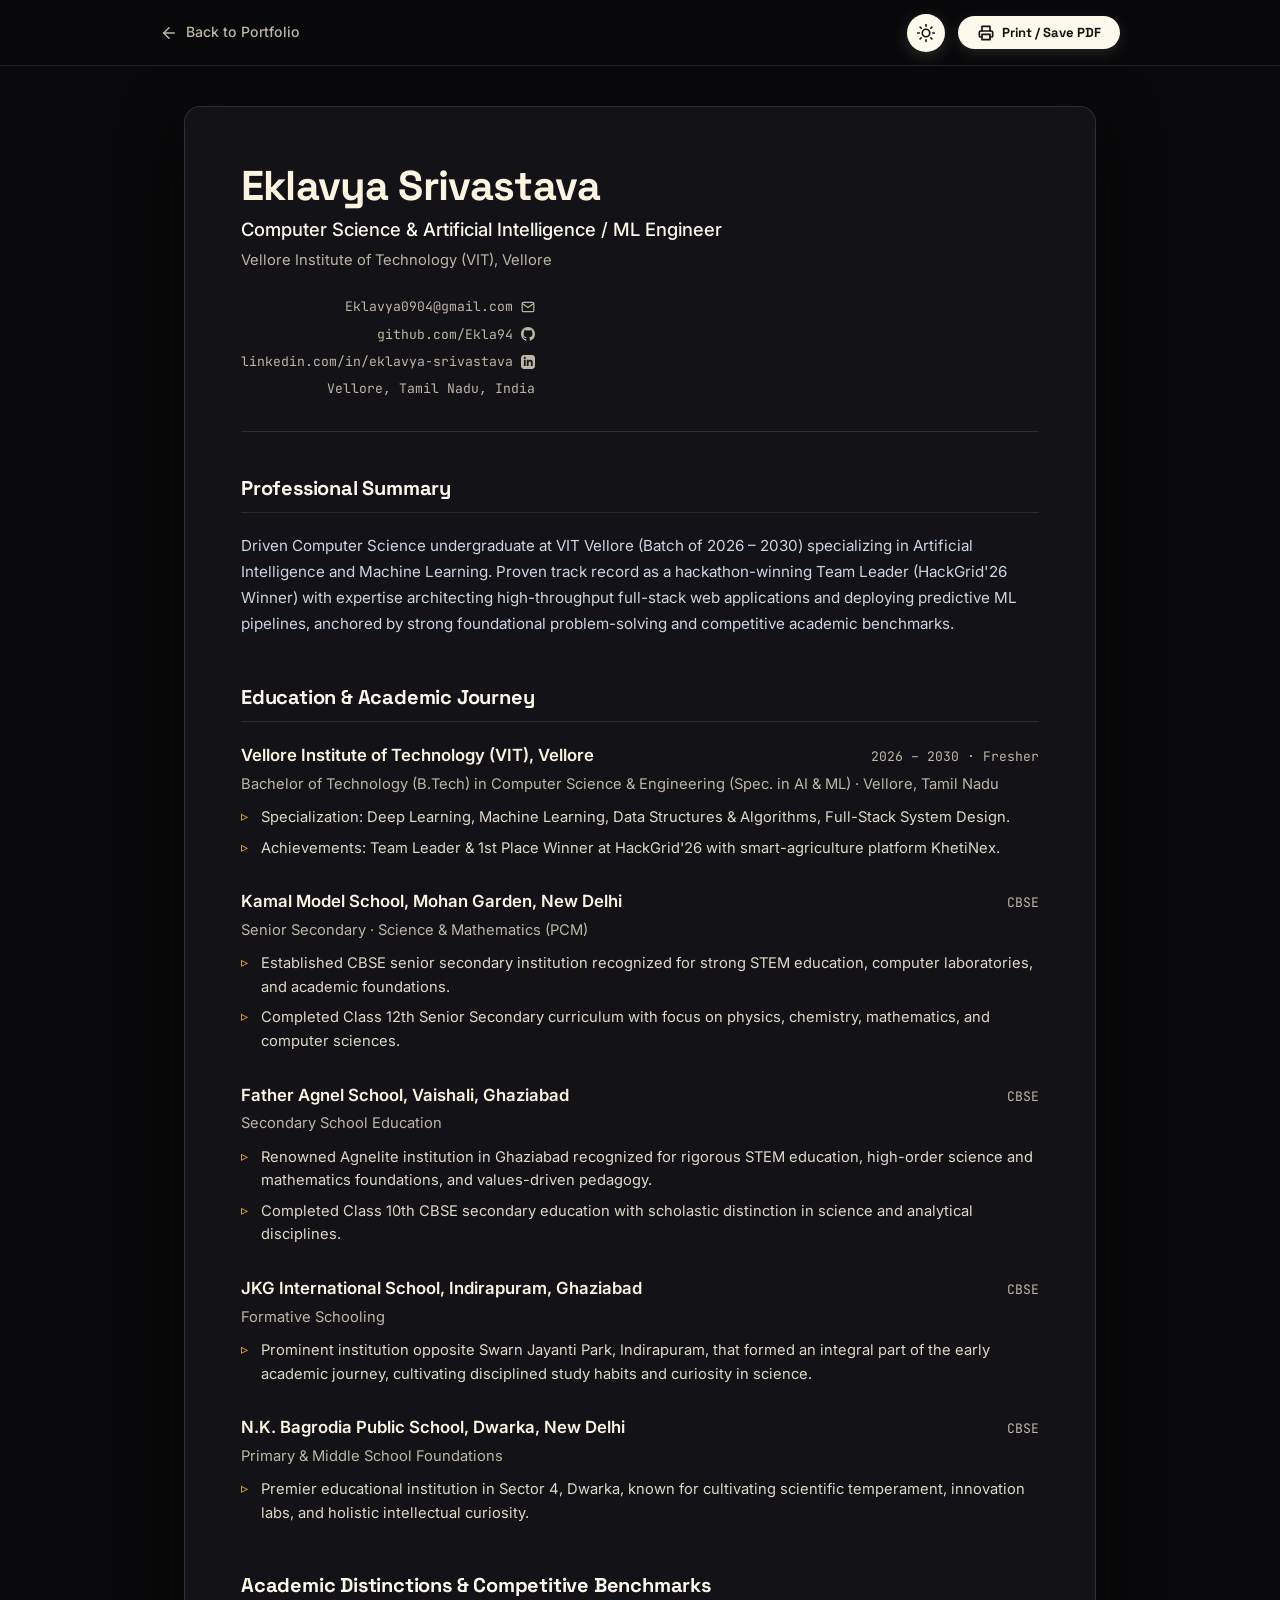
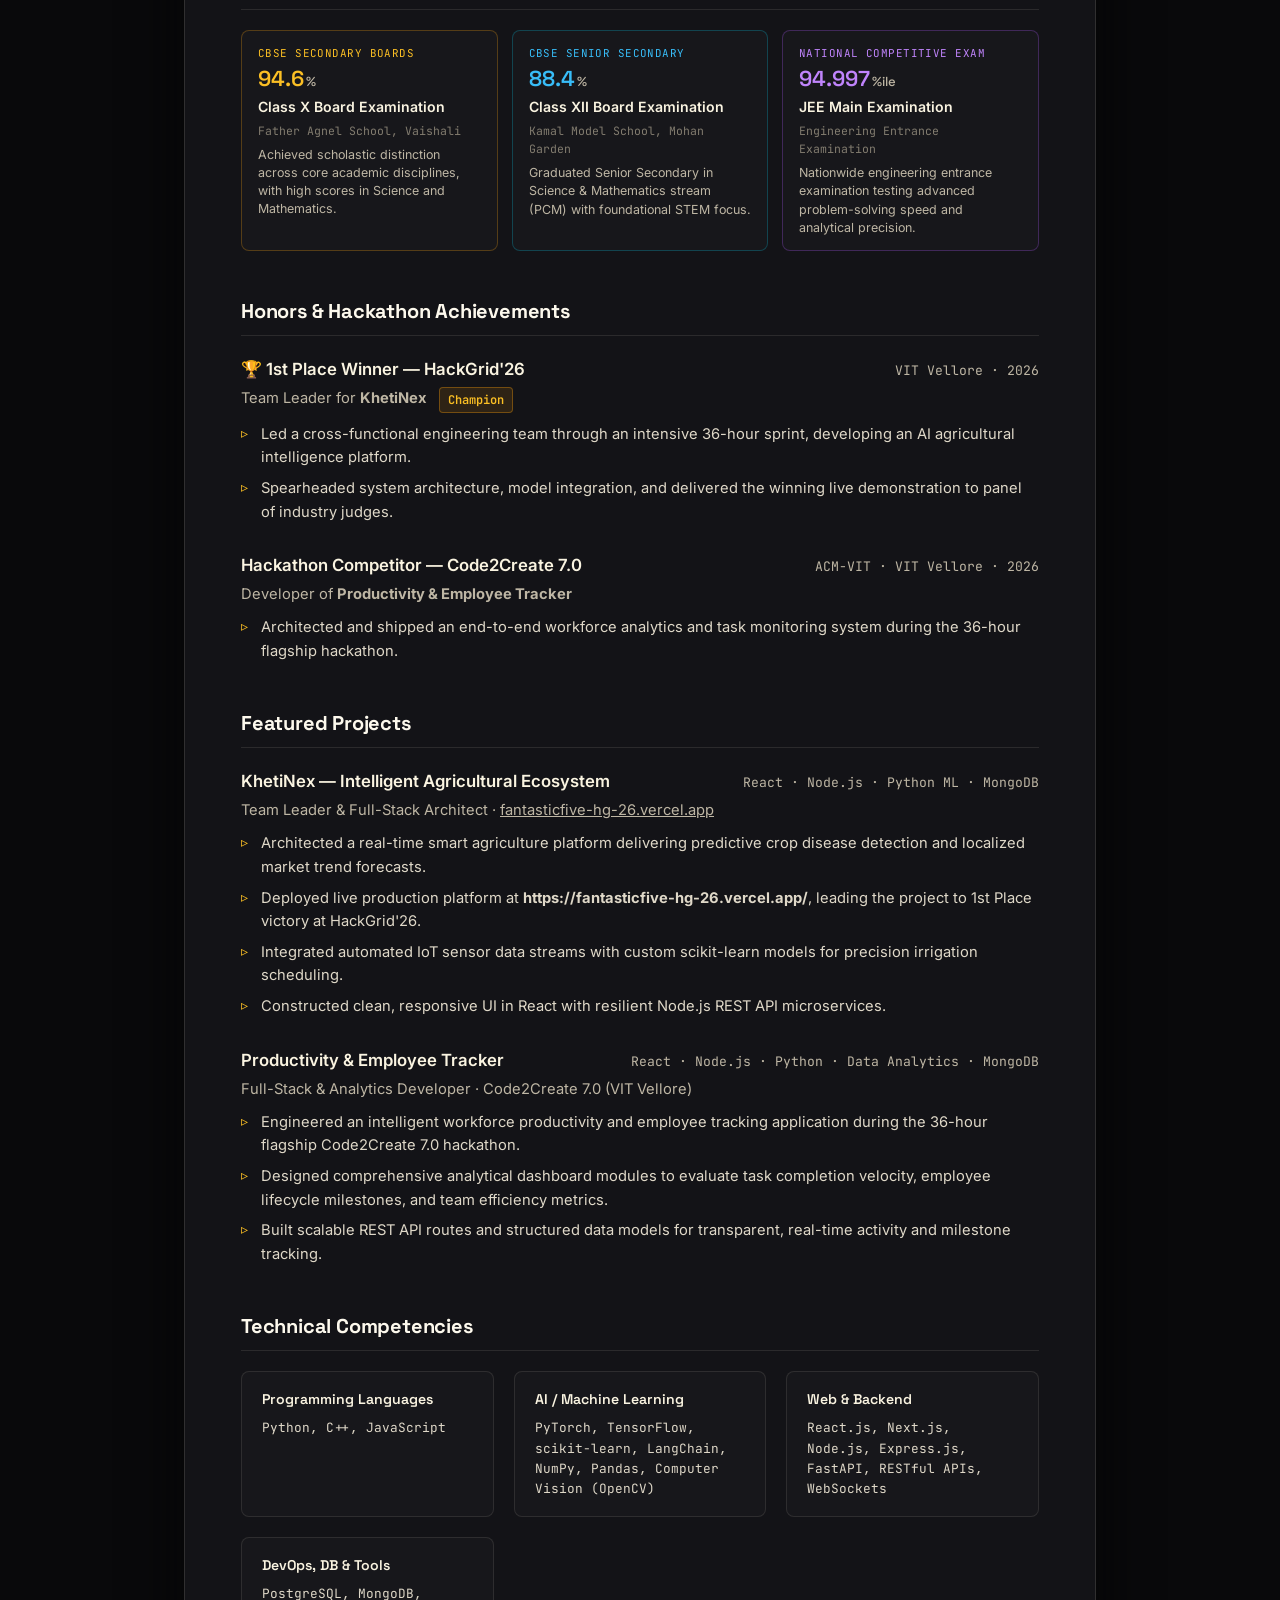
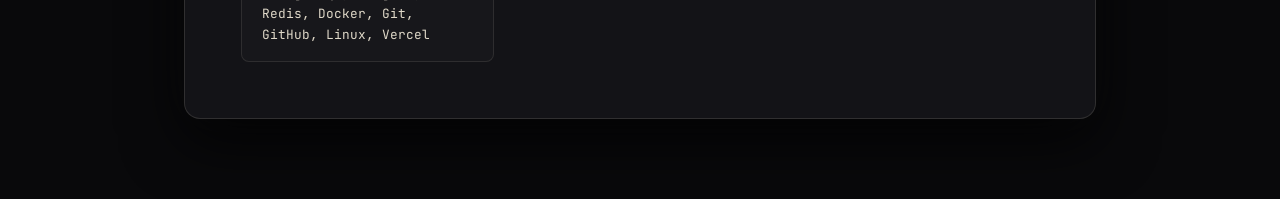
==== commit 267904ac: "fix: rename employment tracker to employee tracker across portfolio and resume" ====
--- a/resume.html
+++ b/resume.html
@@ -738,7 +738,7 @@
             <span class="item-title">Hackathon Competitor — Code2Create 7.0</span>
             <span class="item-meta">ACM-VIT · VIT Vellore · 2026</span>
           </div>
-          <p class="item-sub">Developer of <strong>Productivity &amp; Employment Tracker</strong></p>
+          <p class="item-sub">Developer of <strong>Productivity &amp; Employee Tracker</strong></p>
           <ul class="item-bullets">
             <li>Architected and shipped an end-to-end workforce analytics and task monitoring system during the 36-hour flagship hackathon.</li>
           </ul>
@@ -765,13 +765,13 @@
 
         <div class="resume-item">
           <div class="item-header">
-            <span class="item-title">Productivity &amp; Employment Tracker</span>
+            <span class="item-title">Productivity &amp; Employee Tracker</span>
             <span class="item-meta">React · Node.js · Python · Data Analytics · MongoDB</span>
           </div>
           <p class="item-sub">Full-Stack &amp; Analytics Developer · Code2Create 7.0 (VIT Vellore)</p>
           <ul class="item-bullets">
-            <li>Engineered an intelligent workforce productivity and employment tracking application during the 36-hour flagship Code2Create 7.0 hackathon.</li>
-            <li>Designed comprehensive analytical dashboard modules to evaluate task completion velocity, employment lifecycle milestones, and team efficiency metrics.</li>
+            <li>Engineered an intelligent workforce productivity and employee tracking application during the 36-hour flagship Code2Create 7.0 hackathon.</li>
+            <li>Designed comprehensive analytical dashboard modules to evaluate task completion velocity, employee lifecycle milestones, and team efficiency metrics.</li>
             <li>Built scalable REST API routes and structured data models for transparent, real-time activity and milestone tracking.</li>
           </ul>
         </div>
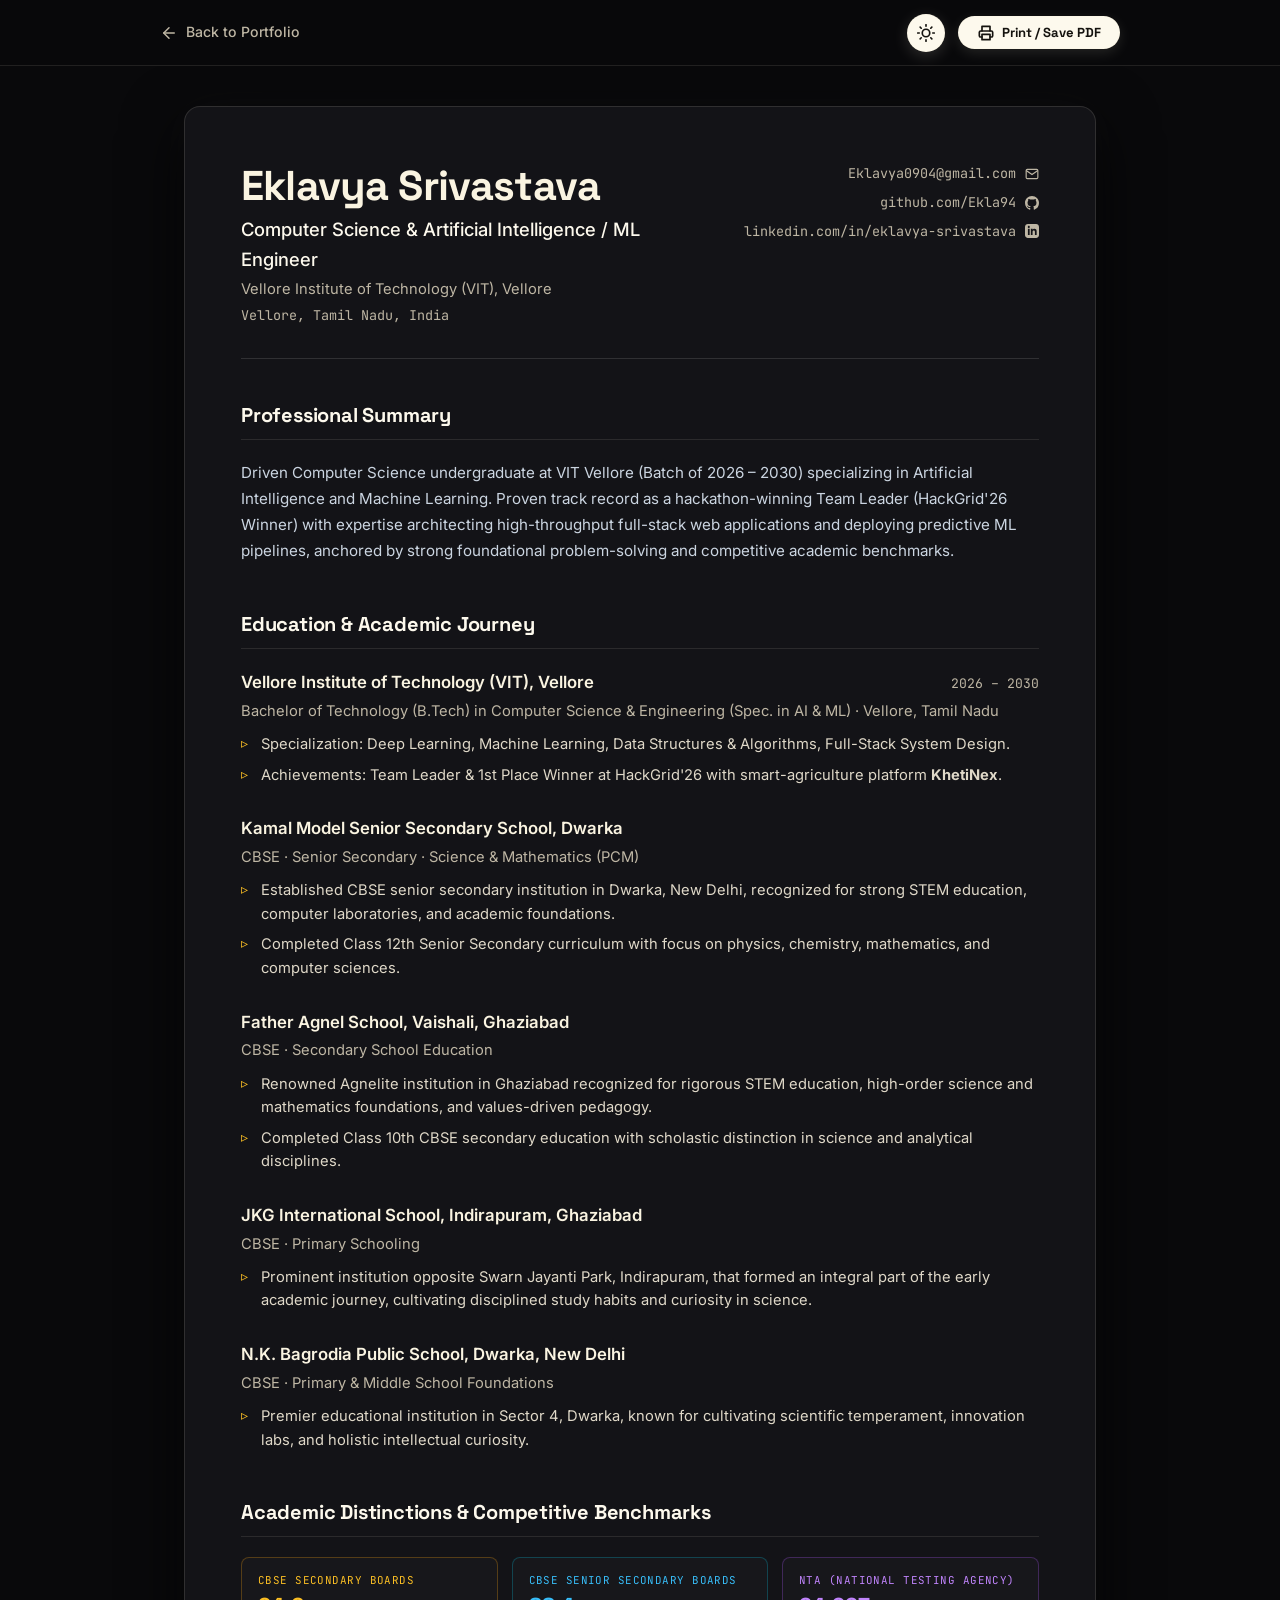
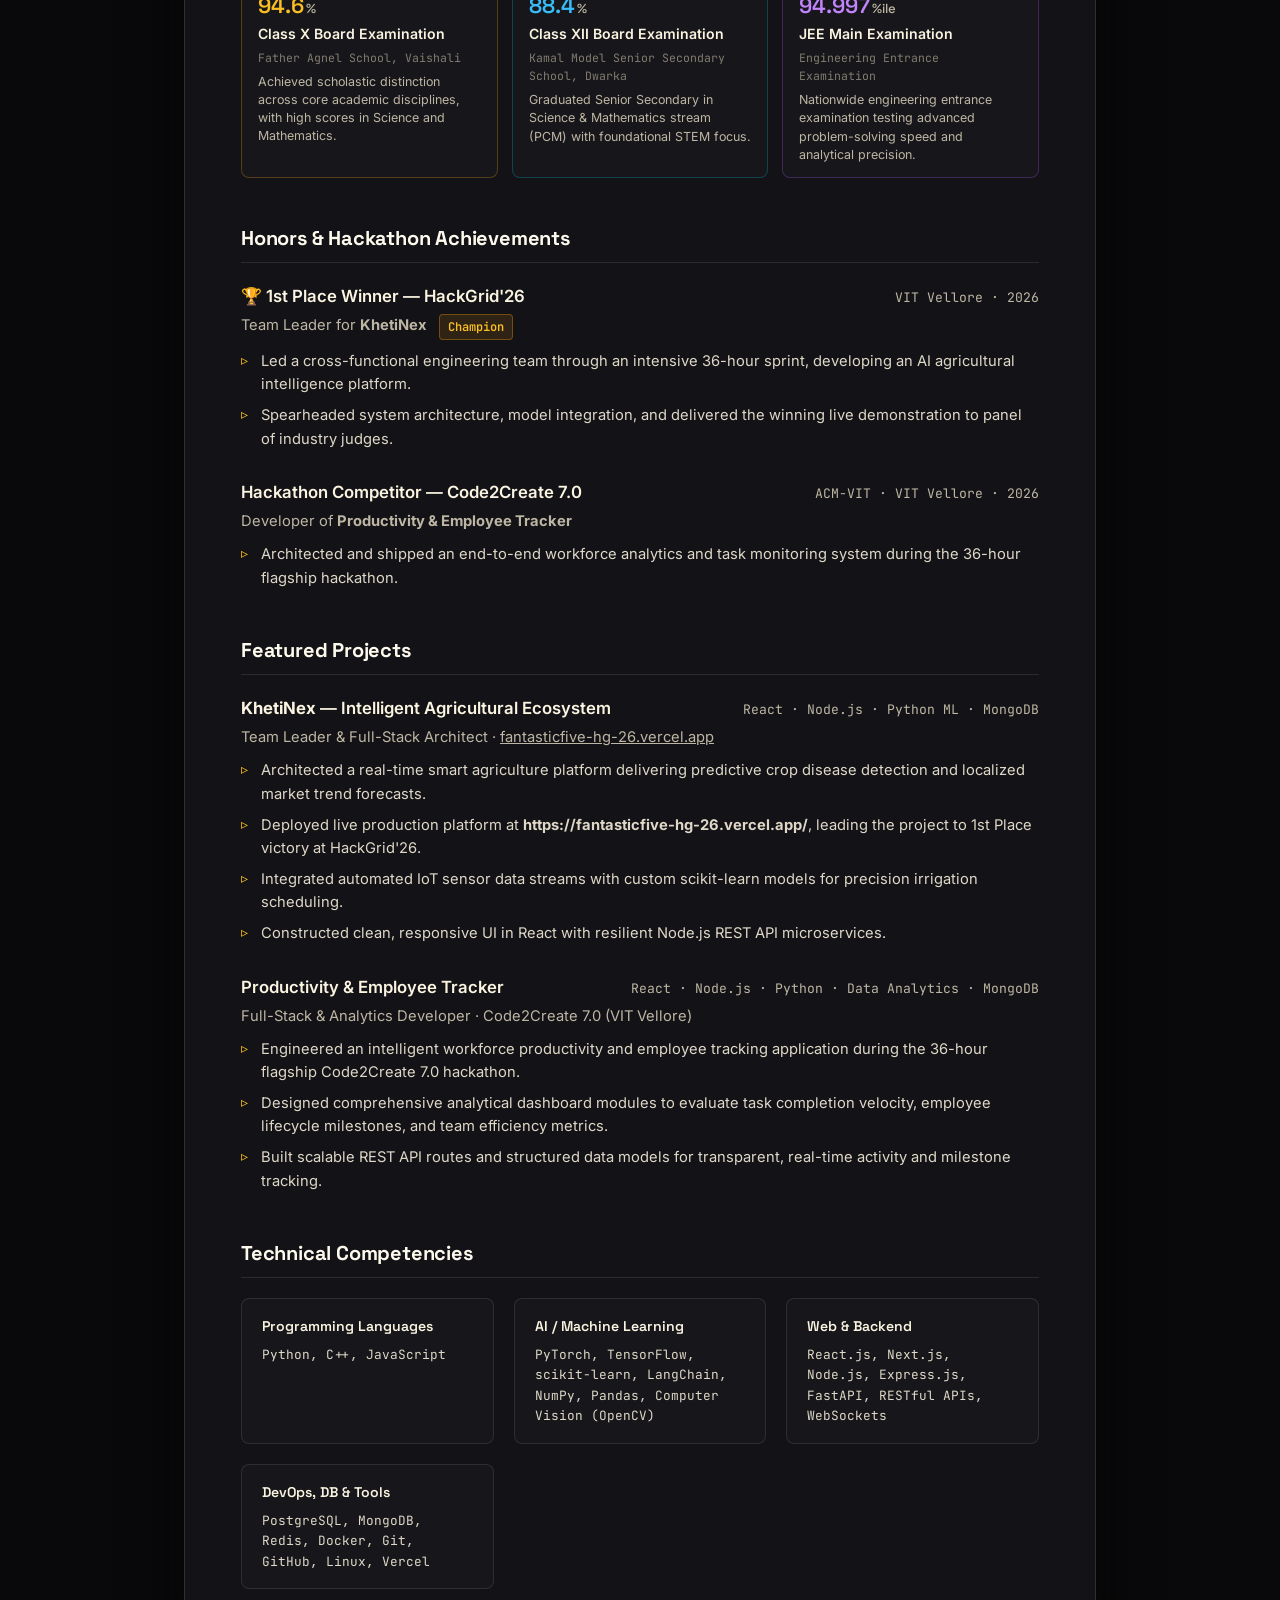
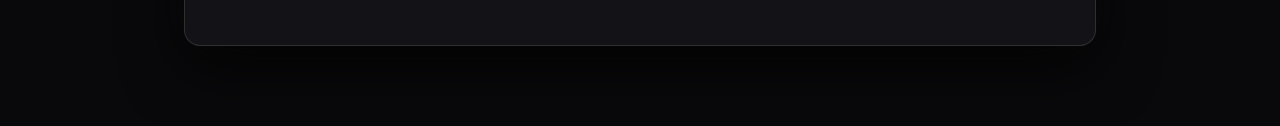
==== commit 7ee0a575: "feat: optimize resume layout, mobile viewport, contact functionality, and school details" ====
--- a/resume.html
+++ b/resume.html
@@ -57,6 +57,11 @@
     }
 
     *, *::before, *::after { box-sizing: border-box; margin: 0; padding: 0; }
+
+    html, body {
+      overflow-x: hidden;
+      max-width: 100vw;
+    }
 
     body {
       background: var(--canvas);
@@ -174,7 +179,10 @@
       display: flex; justify-content: space-between; align-items: flex-start;
       border-bottom: 1px solid rgba(255, 255, 255, 0.12);
       padding-bottom: 2rem; margin-bottom: 2.5rem;
-      flex-wrap: wrap; gap: 1.5rem;
+      gap: 1.5rem;
+    }
+    .header-main {
+      flex: 1; min-width: 0;
     }
     .candidate-name {
       font-family: var(--font-display); font-size: 2.6rem; font-weight: 700;
@@ -186,17 +194,24 @@
     .candidate-sub {
       font-size: .92rem; color: var(--text-secondary); margin-top: .25rem;
     }
+    .candidate-loc {
+      font-family: var(--font-mono); font-size: .84rem; color: var(--text-secondary); margin-top: .2rem;
+    }
 
     .contact-details {
-      display: flex; flex-direction: column; gap: .4rem;
-      text-align: right; font-family: var(--font-mono); font-size: .82rem;
+      display: flex; flex-direction: column; gap: .45rem;
+      text-align: right; font-family: var(--font-mono); font-size: .84rem;
+      flex-shrink: 0;
     }
     .contact-item {
       color: var(--text-secondary); text-decoration: none;
-      display: inline-flex; align-items: center; gap: .5rem; justify-content: flex-end;
-      transition: color .2s;
-    }
-    .contact-item:hover { color: var(--color-gold-bright); }
+      display: inline-flex; align-items: center; gap: .55rem; justify-content: flex-end;
+      transition: color .2s ease, transform .2s ease;
+    }
+    .contact-item:hover {
+      color: var(--color-gold-bright);
+      transform: translateX(-2px);
+    }
 
     /* Sections */
     .resume-section { margin-bottom: 2.75rem; }
@@ -395,19 +410,72 @@
       .nav-actions { gap: 0.35rem; flex-shrink: 0; }
       .theme-toggle-btn { width: 34px; height: 34px; padding: 0; flex-shrink: 0; }
       .print-btn { padding: .32rem .65rem; font-size: .72rem; gap: .3rem; flex-shrink: 0; }
-      .resume-container { padding: 0 .75rem; margin-top: 1.25rem; }
+      .resume-container { padding: 0 .75rem; margin-top: 1.25rem; width: 100%; max-width: 100vw; overflow-x: hidden; }
       .resume-paper {
         padding: 1.5rem 1.15rem;
         border-radius: 14px;
-        background: #111114;
-        border: 1px solid rgba(255, 255, 255, 0.14);
+        background: var(--canvas-card);
+        border: 1px solid var(--panel-border);
         box-shadow: 0 12px 35px rgba(0, 0, 0, 0.9), 0 0 25px rgba(255, 255, 255, 0.03);
-      }
-      .candidate-name { font-size: 1.85rem; }
-      .candidate-title { font-size: .98rem; }
-      .header-top { flex-direction: column; gap: 1rem; padding-bottom: 1.25rem; margin-bottom: 1.75rem; }
-      .contact-details { text-align: left; margin-top: .5rem; }
-      .contact-item { justify-content: flex-start; font-size: .78rem; }
+        width: 100%;
+        max-width: 100%;
+        overflow-x: hidden;
+      }
+      .header-top {
+        display: flex;
+        flex-direction: row;
+        justify-content: space-between;
+        align-items: flex-start;
+        gap: 0.65rem;
+        padding-bottom: 1.25rem;
+        margin-bottom: 1.5rem;
+      }
+      .header-main {
+        flex: 1;
+        min-width: 0;
+      }
+      .candidate-name {
+        font-size: clamp(1.3rem, 5.2vw, 1.75rem);
+        word-break: break-word;
+      }
+      .candidate-title {
+        font-size: clamp(0.76rem, 2.7vw, 0.92rem);
+        margin-top: 0.25rem;
+      }
+      .candidate-sub {
+        font-size: clamp(0.7rem, 2.4vw, 0.82rem);
+        margin-top: 0.2rem;
+      }
+      .candidate-loc {
+        font-size: clamp(0.68rem, 2.3vw, 0.78rem);
+        margin-top: 0.15rem;
+      }
+      .contact-details {
+        text-align: right;
+        display: flex;
+        flex-direction: column;
+        gap: 0.35rem;
+        flex-shrink: 0;
+        margin-top: 0.15rem;
+        max-width: 48%;
+      }
+      .contact-item {
+        justify-content: flex-end;
+        font-size: clamp(0.66rem, 2.3vw, 0.76rem);
+        gap: 0.3rem;
+        white-space: nowrap;
+      }
+      .contact-item span {
+        overflow: hidden;
+        text-overflow: ellipsis;
+        max-width: 135px;
+        display: inline-block;
+      }
+      .contact-item svg {
+        width: 13px;
+        height: 13px;
+        flex-shrink: 0;
+      }
       .resume-item {
         border-left: 2px solid rgba(255, 255, 255, 0.25);
         padding-left: .85rem;
@@ -415,15 +483,22 @@
       }
       .item-header { flex-direction: column; align-items: flex-start; gap: .2rem; }
       .item-title { font-size: 1.05rem; }
-      .benchmark-resume-card { padding: 1rem; border-left: 3px solid rgba(250, 244, 225, 0.4); }
+      .benchmarks-resume-grid {
+        grid-template-columns: 1fr;
+        gap: 0.85rem;
+      }
+      .benchmark-resume-card {
+        padding: 1rem;
+        border-left: 3px solid rgba(250, 244, 225, 0.4);
+      }
       .benchmark-resume-card--gold { border-left-color: var(--color-gold-bright) !important; }
       .benchmark-resume-card--cyan { border-left-color: var(--color-cyan-bright) !important; }
       .benchmark-resume-card--violet { border-left-color: var(--color-violet-bright) !important; }
       .skills-block { grid-template-columns: 1fr; gap: .85rem; }
       .skill-category {
         padding: .9rem 1rem;
-        background: #18181b;
-        border: 1px solid rgba(255, 255, 255, 0.12);
+        background: var(--panel);
+        border: 1px solid var(--panel-border);
         border-radius: 8px;
       }
     }
@@ -582,10 +657,11 @@
 
       <!-- Header -->
       <header class="header-top">
-        <div>
+        <div class="header-main">
           <h1 class="candidate-name">Eklavya Srivastava</h1>
-          <p class="candidate-title">Computer Science & Artificial Intelligence / ML Engineer</p>
+          <p class="candidate-title">Computer Science &amp; Artificial Intelligence / ML Engineer</p>
           <p class="candidate-sub">Vellore Institute of Technology (VIT), Vellore</p>
+          <p class="candidate-loc">Vellore, Tamil Nadu, India</p>
         </div>
         <div class="contact-details">
           <a href="mailto:Eklavya0904@gmail.com" class="contact-item">
@@ -600,7 +676,6 @@
             <span>linkedin.com/in/eklavya-srivastava</span>
             <svg width="14" height="14" viewBox="0 0 24 24" fill="currentColor"><path d="M19 0h-14c-2.761 0-5 2.239-5 5v14c0 2.761 2.239 5 5 5h14c2.762 0 5-2.239 5-5v-14c0-2.761-2.238-5-5-5zm-11 19h-3v-11h3v11zm-1.5-12.268c-.966 0-1.75-.79-1.75-1.764s.784-1.764 1.75-1.764 1.75.79 1.75 1.764-.783 1.764-1.75 1.764zm13.5 12.268h-3v-5.604c0-3.368-4-3.113-4 0v5.604h-3v-11h3v1.765c1.396-2.586 7-2.777 7 2.476v6.759z"/></svg>
           </a>
-          <span class="contact-item">Vellore, Tamil Nadu, India</span>
         </div>
       </header>
 
@@ -620,24 +695,23 @@
         <div class="resume-item">
           <div class="item-header">
             <span class="item-title">Vellore Institute of Technology (VIT), Vellore</span>
-            <span class="item-meta">2026 – 2030 · Fresher</span>
-          </div>
-          <p class="item-sub">Bachelor of Technology (B.Tech) in Computer Science & Engineering (Spec. in AI & ML) · Vellore, Tamil Nadu</p>
+            <span class="item-meta">2026 – 2030</span>
+          </div>
+          <p class="item-sub">Bachelor of Technology (B.Tech) in Computer Science &amp; Engineering (Spec. in AI &amp; ML) · Vellore, Tamil Nadu</p>
           <ul class="item-bullets">
-            <li>Specialization: Deep Learning, Machine Learning, Data Structures & Algorithms, Full-Stack System Design.</li>
-            <li>Achievements: Team Leader & 1st Place Winner at HackGrid'26 with smart-agriculture platform KhetiNex.</li>
+            <li>Specialization: Deep Learning, Machine Learning, Data Structures &amp; Algorithms, Full-Stack System Design.</li>
+            <li>Achievements: Team Leader &amp; 1st Place Winner at HackGrid'26 with smart-agriculture platform <strong>KhetiNex</strong>.</li>
           </ul>
         </div>
 
-        <!-- Kamal Model School, Mohan Garden -->
+        <!-- Kamal Model Senior Secondary School, Dwarka -->
         <div class="resume-item">
           <div class="item-header">
-            <span class="item-title">Kamal Model School, Mohan Garden, New Delhi</span>
-            <span class="item-meta">CBSE</span>
-          </div>
-          <p class="item-sub">Senior Secondary · Science & Mathematics (PCM)</p>
+            <span class="item-title">Kamal Model Senior Secondary School, Dwarka</span>
+          </div>
+          <p class="item-sub">CBSE · Senior Secondary · Science &amp; Mathematics (PCM)</p>
           <ul class="item-bullets">
-            <li>Established CBSE senior secondary institution recognized for strong STEM education, computer laboratories, and academic foundations.</li>
+            <li>Established CBSE senior secondary institution in Dwarka, New Delhi, recognized for strong STEM education, computer laboratories, and academic foundations.</li>
             <li>Completed Class 12th Senior Secondary curriculum with focus on physics, chemistry, mathematics, and computer sciences.</li>
           </ul>
         </div>
@@ -646,9 +720,8 @@
         <div class="resume-item">
           <div class="item-header">
             <span class="item-title">Father Agnel School, Vaishali, Ghaziabad</span>
-            <span class="item-meta">CBSE</span>
-          </div>
-          <p class="item-sub">Secondary School Education</p>
+          </div>
+          <p class="item-sub">CBSE · Secondary School Education</p>
           <ul class="item-bullets">
             <li>Renowned Agnelite institution in Ghaziabad recognized for rigorous STEM education, high-order science and mathematics foundations, and values-driven pedagogy.</li>
             <li>Completed Class 10th CBSE secondary education with scholastic distinction in science and analytical disciplines.</li>
@@ -659,9 +732,8 @@
         <div class="resume-item">
           <div class="item-header">
             <span class="item-title">JKG International School, Indirapuram, Ghaziabad</span>
-            <span class="item-meta">CBSE</span>
-          </div>
-          <p class="item-sub">Formative Schooling</p>
+          </div>
+          <p class="item-sub">CBSE · Primary Schooling</p>
           <ul class="item-bullets">
             <li>Prominent institution opposite Swarn Jayanti Park, Indirapuram, that formed an integral part of the early academic journey, cultivating disciplined study habits and curiosity in science.</li>
           </ul>
@@ -671,9 +743,8 @@
         <div class="resume-item">
           <div class="item-header">
             <span class="item-title">N.K. Bagrodia Public School, Dwarka, New Delhi</span>
-            <span class="item-meta">CBSE</span>
-          </div>
-          <p class="item-sub">Primary & Middle School Foundations</p>
+          </div>
+          <p class="item-sub">CBSE · Primary &amp; Middle School Foundations</p>
           <ul class="item-bullets">
             <li>Premier educational institution in Sector 4, Dwarka, known for cultivating scientific temperament, innovation labs, and holistic intellectual curiosity.</li>
           </ul>
@@ -682,7 +753,7 @@
 
       <!-- Academic Distinctions & Competitive Benchmarks -->
       <section class="resume-section">
-        <h2 class="section-title">Academic Distinctions & Competitive Benchmarks</h2>
+        <h2 class="section-title">Academic Distinctions &amp; Competitive Benchmarks</h2>
         <div class="benchmarks-resume-grid">
           <!-- CBSE Class X -->
           <div class="benchmark-resume-card benchmark-resume-card--gold">
@@ -697,18 +768,18 @@
 
           <!-- CBSE Class XII -->
           <div class="benchmark-resume-card benchmark-resume-card--cyan">
-            <span class="bench-res-tag">CBSE Senior Secondary</span>
+            <span class="bench-res-tag">CBSE Senior Secondary Boards</span>
             <div class="bench-res-val">88.4<span class="bench-res-unit">%</span></div>
             <div class="bench-res-title">Class XII Board Examination</div>
-            <div class="bench-res-sub">Kamal Model School, Mohan Garden</div>
+            <div class="bench-res-sub">Kamal Model Senior Secondary School, Dwarka</div>
             <p class="bench-res-desc">
-              Graduated Senior Secondary in Science & Mathematics stream (PCM) with foundational STEM focus.
+              Graduated Senior Secondary in Science &amp; Mathematics stream (PCM) with foundational STEM focus.
             </p>
           </div>
 
           <!-- JEE Main -->
           <div class="benchmark-resume-card benchmark-resume-card--violet">
-            <span class="bench-res-tag">National Competitive Exam</span>
+            <span class="bench-res-tag">NTA (National Testing Agency)</span>
             <div class="bench-res-val">94.997<span class="bench-res-unit">%ile</span></div>
             <div class="bench-res-title">JEE Main Examination</div>
             <div class="bench-res-sub">Engineering Entrance Examination</div>
@@ -751,7 +822,7 @@
         
         <div class="resume-item">
           <div class="item-header">
-            <span class="item-title">KhetiNex — Intelligent Agricultural Ecosystem</span>
+            <span class="item-title"><strong>KhetiNex</strong> — Intelligent Agricultural Ecosystem</span>
             <span class="item-meta">React · Node.js · Python ML · MongoDB</span>
           </div>
           <p class="item-sub">Team Leader & Full-Stack Architect · <a href="https://fantasticfive-hg-26.vercel.app/" target="_blank" rel="noopener" style="color: inherit; text-decoration: underline;">fantasticfive-hg-26.vercel.app</a></p>
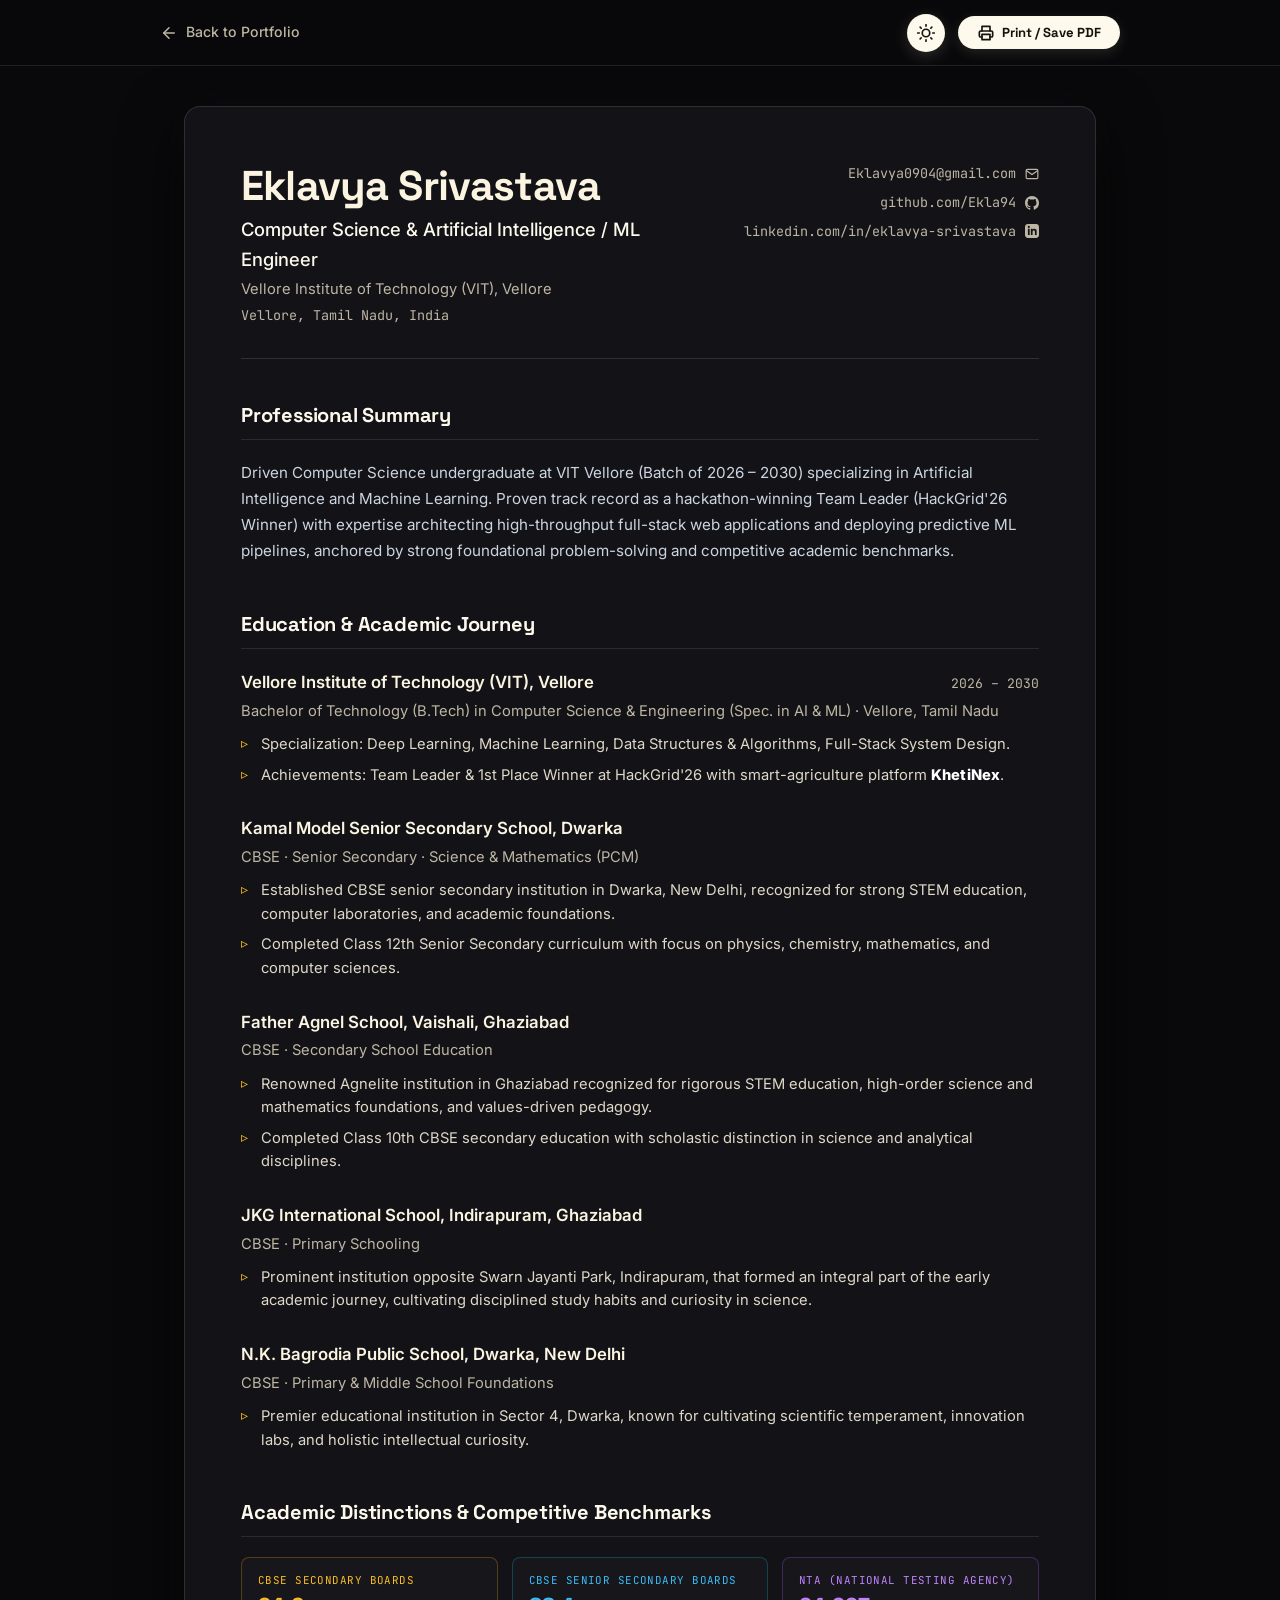
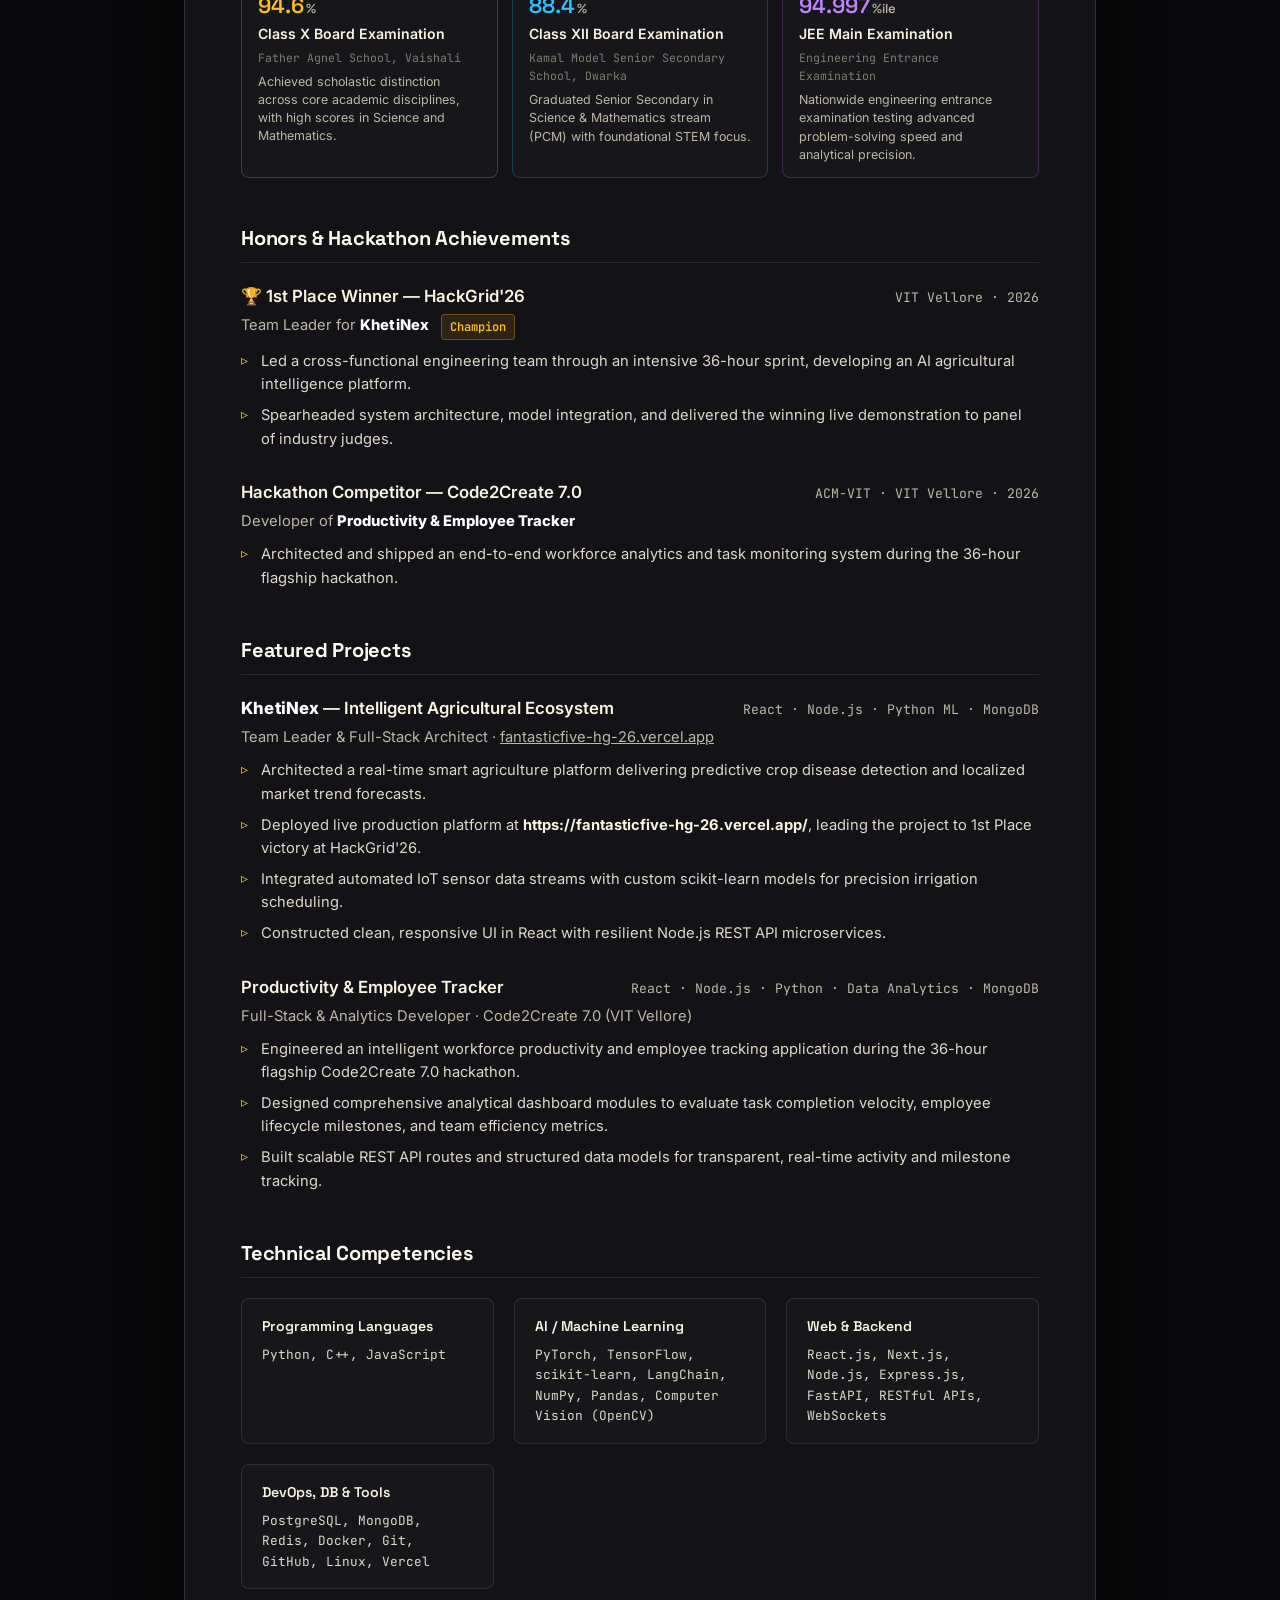
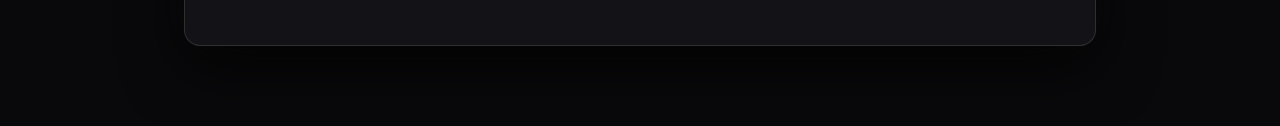
==== commit 51138fda: "fix: add borders in resume print styles and ensure bold KhetiNex text" ====
--- a/resume.html
+++ b/resume.html
@@ -13,7 +13,7 @@
   <!-- Fonts -->
   <link rel="preconnect" href="https://fonts.googleapis.com" />
   <link rel="preconnect" href="https://fonts.gstatic.com" crossorigin />
-  <link href="https://fonts.googleapis.com/css2?family=Space+Grotesk:wght@500;600;700&family=Inter:wght@400;500;600&family=JetBrains+Mono:wght@400;500&display=swap" rel="stylesheet" />
+  <link href="https://fonts.googleapis.com/css2?family=Space+Grotesk:wght@500;600;700&family=Inter:wght@400;500;600;700;800&family=JetBrains+Mono:wght@400;500&display=swap" rel="stylesheet" />
 
   <!-- Pre-initialization theme script to eliminate FOUC (supports URL param & localStorage) -->
   <script>
@@ -75,6 +75,23 @@
 
     .mono { font-family: var(--font-mono); }
     .accent { color: var(--accent); }
+
+    strong, b {
+      font-weight: 700;
+      color: var(--text-primary);
+    }
+
+    .brand-khetinex,
+    strong.brand-khetinex {
+      font-weight: 800;
+      color: #ffffff;
+      letter-spacing: 0.01em;
+    }
+
+    .item-sub strong {
+      font-weight: 800;
+      color: #ffffff;
+    }
 
     /* Top Navigation Bar */
     .resume-nav {
@@ -381,25 +398,80 @@
 
     /* Print Styles */
     @media print {
-      body { background: #fff !important; color: #111 !important; padding: 0 !important; }
+      @page {
+        margin: 0.8cm;
+        size: A4 portrait;
+      }
+      body {
+        background: #fff !important;
+        color: #111 !important;
+        padding: 0 !important;
+        -webkit-print-color-adjust: exact !important;
+        print-color-adjust: exact !important;
+      }
       .resume-nav { display: none !important; }
-      .resume-container { max-width: 100% !important; margin: 0 !important; padding: 0 !important; }
+      .resume-container {
+        max-width: 100% !important;
+        margin: 0.5cm auto !important;
+        padding: 0 0.5cm !important;
+        width: 100% !important;
+      }
       .resume-paper {
-        background: #fff !important; border: none !important; padding: 1.5cm !important;
+        background: #fff !important;
+        border: 2px solid #111114 !important;
+        border-radius: 8px !important;
+        padding: 1.1cm 1.25cm !important;
         box-shadow: none !important;
+        margin: 0 auto !important;
+        box-sizing: border-box !important;
       }
       .candidate-name, .item-title, .bench-res-val, .bench-res-title { color: #000 !important; }
       .candidate-title, .section-title, .item-meta, .award-tag, .bench-res-tag, .bench-res-unit, .bench-res-sub { color: #111114 !important; }
-      .candidate-sub, .item-sub, .contact-item, .item-bullets li, .bench-res-desc { color: #333 !important; }
-      .section-title { border-bottom-color: #ddd !important; }
-      .header-top { border-bottom-color: #ddd !important; }
+      .candidate-sub, .item-sub, .contact-item, .item-bullets li, .bench-res-desc, .resume-section p { color: #1a1a1a !important; }
+      .section-title {
+        border-bottom: 1.5px solid #111114 !important;
+        padding-bottom: 0.35rem !important;
+        margin-bottom: 0.85rem !important;
+      }
+      .header-top {
+        border-bottom: 1.5px solid #111114 !important;
+        padding-bottom: 0.85rem !important;
+        margin-bottom: 1.25rem !important;
+      }
+      .resume-section {
+        margin-bottom: 1.4rem !important;
+        page-break-inside: avoid;
+        break-inside: avoid;
+      }
+      .resume-item {
+        border-left: 2px solid #333 !important;
+        padding-left: 0.75rem !important;
+        margin-bottom: 1rem !important;
+        page-break-inside: avoid;
+        break-inside: avoid;
+      }
       .item-bullets li::before { color: #111114 !important; }
       .skill-category, .benchmark-resume-card {
-        border-color: #ddd !important; background: #fafafa !important;
-      }
-      .category-name { color: #111114 !important; }
+        border: 1.2px solid #222 !important;
+        background: #fafafa !important;
+        border-radius: 6px !important;
+        box-shadow: none !important;
+        page-break-inside: avoid;
+        break-inside: avoid;
+      }
+      .award-tag {
+        border: 1.2px solid #222 !important;
+        background: #f0f0f0 !important;
+        color: #000 !important;
+        font-weight: 700 !important;
+      }
+      .category-name { color: #111114 !important; font-weight: 700 !important; }
       .category-skills { color: #222 !important; }
-      .benchmarks-resume-grid { grid-template-columns: repeat(3, 1fr) !important; gap: .5cm !important; }
+      .benchmarks-resume-grid { grid-template-columns: repeat(3, 1fr) !important; gap: 0.4cm !important; }
+      strong, b, .brand-khetinex, strong.brand-khetinex, .item-sub strong, .item-title strong {
+        color: #000000 !important;
+        font-weight: 850 !important;
+      }
       a { text-decoration: none; color: inherit; }
     }
 
@@ -624,6 +696,17 @@
     }
     html[data-theme="light"] .resume-item {
       border-left-color: rgba(180, 150, 95, 0.35);
+    }
+    html[data-theme="light"] strong,
+    html[data-theme="light"] b {
+      color: #0c0a09;
+      font-weight: 700;
+    }
+    html[data-theme="light"] .brand-khetinex,
+    html[data-theme="light"] strong.brand-khetinex,
+    html[data-theme="light"] .item-sub strong {
+      color: #0c0a09 !important;
+      font-weight: 800 !important;
     }
   </style>
 </head>
@@ -700,7 +783,7 @@
           <p class="item-sub">Bachelor of Technology (B.Tech) in Computer Science &amp; Engineering (Spec. in AI &amp; ML) · Vellore, Tamil Nadu</p>
           <ul class="item-bullets">
             <li>Specialization: Deep Learning, Machine Learning, Data Structures &amp; Algorithms, Full-Stack System Design.</li>
-            <li>Achievements: Team Leader &amp; 1st Place Winner at HackGrid'26 with smart-agriculture platform <strong>KhetiNex</strong>.</li>
+            <li>Achievements: Team Leader &amp; 1st Place Winner at HackGrid'26 with smart-agriculture platform <strong class="brand-khetinex">KhetiNex</strong>.</li>
           </ul>
         </div>
 
@@ -798,7 +881,7 @@
             <span class="item-title">🏆 1st Place Winner — HackGrid'26</span>
             <span class="item-meta">VIT Vellore · 2026</span>
           </div>
-          <p class="item-sub">Team Leader for <strong>KhetiNex</strong> <span class="award-tag">Champion</span></p>
+          <p class="item-sub">Team Leader for <strong class="brand-khetinex">KhetiNex</strong> <span class="award-tag">Champion</span></p>
           <ul class="item-bullets">
             <li>Led a cross-functional engineering team through an intensive 36-hour sprint, developing an AI agricultural intelligence platform.</li>
             <li>Spearheaded system architecture, model integration, and delivered the winning live demonstration to panel of industry judges.</li>
@@ -822,7 +905,7 @@
         
         <div class="resume-item">
           <div class="item-header">
-            <span class="item-title"><strong>KhetiNex</strong> — Intelligent Agricultural Ecosystem</span>
+            <span class="item-title"><strong class="brand-khetinex">KhetiNex</strong> — Intelligent Agricultural Ecosystem</span>
             <span class="item-meta">React · Node.js · Python ML · MongoDB</span>
           </div>
           <p class="item-sub">Team Leader & Full-Stack Architect · <a href="https://fantasticfive-hg-26.vercel.app/" target="_blank" rel="noopener" style="color: inherit; text-decoration: underline;">fantasticfive-hg-26.vercel.app</a></p>
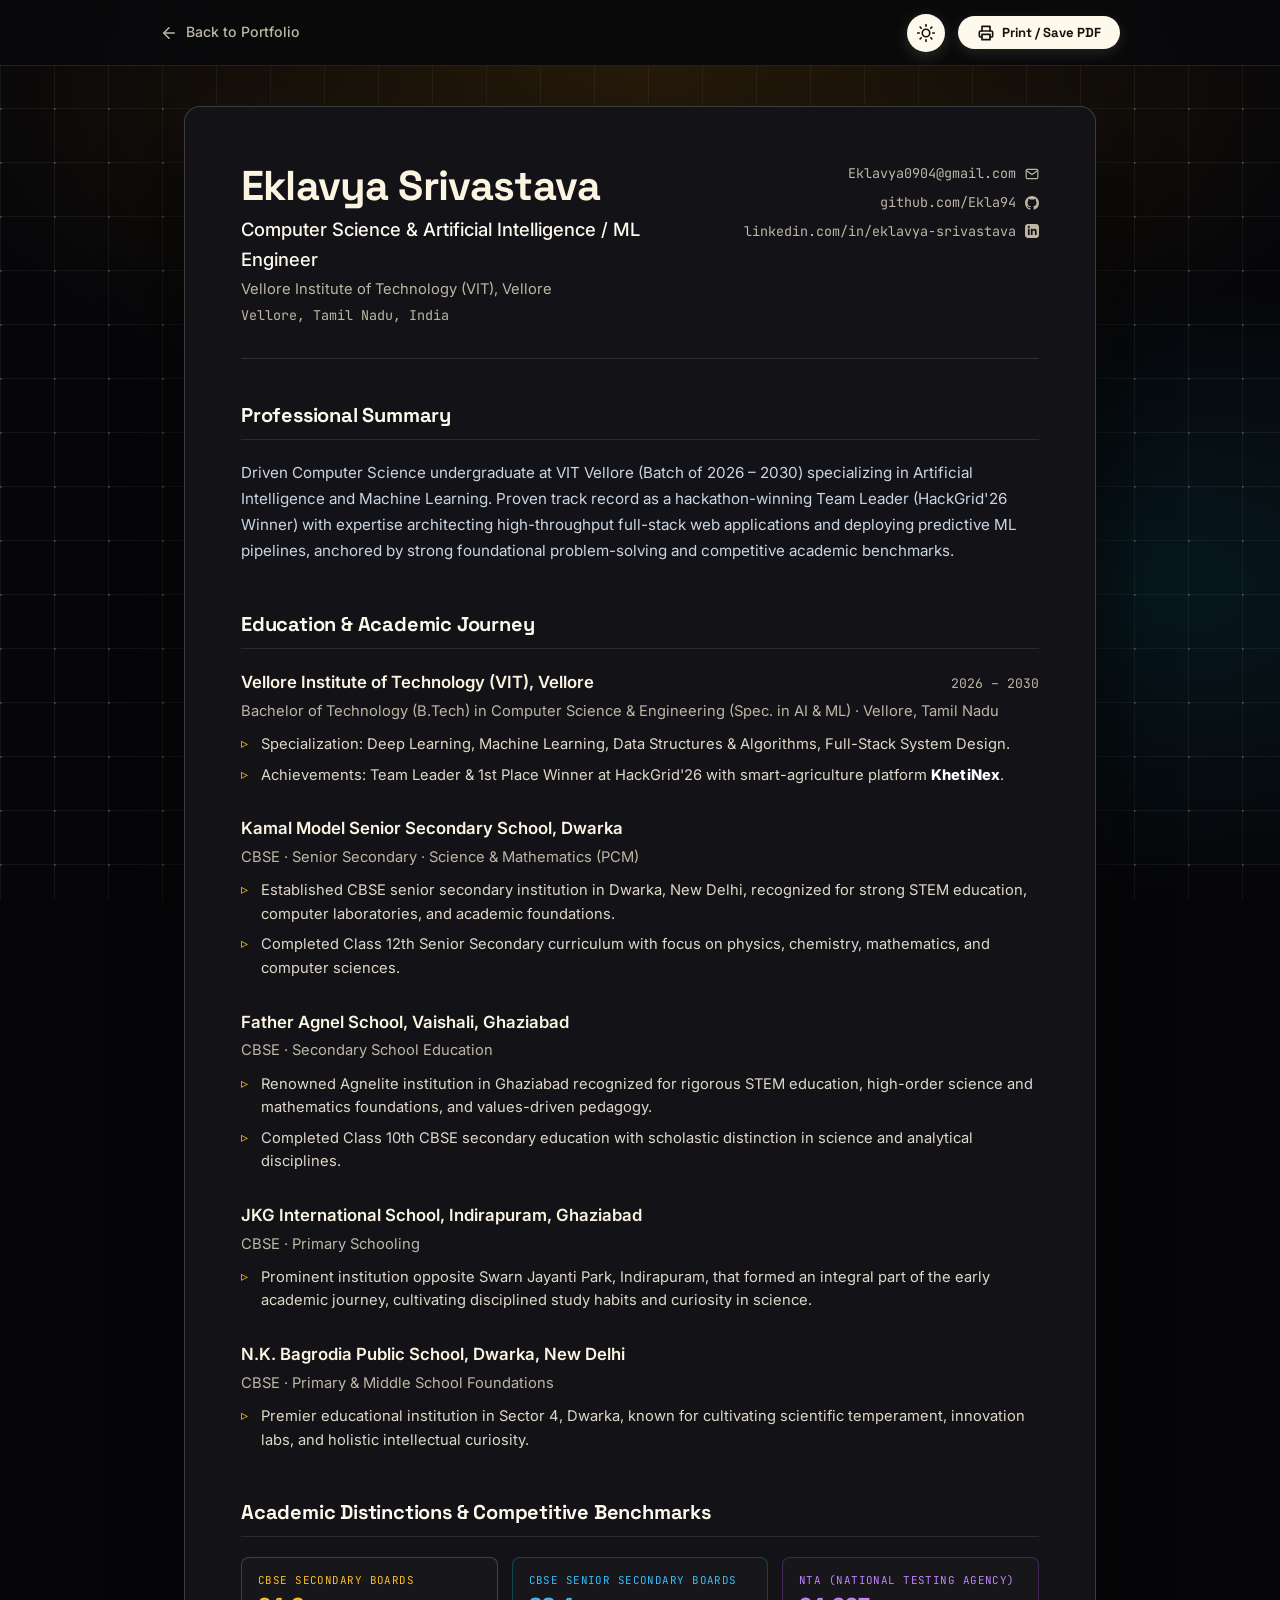
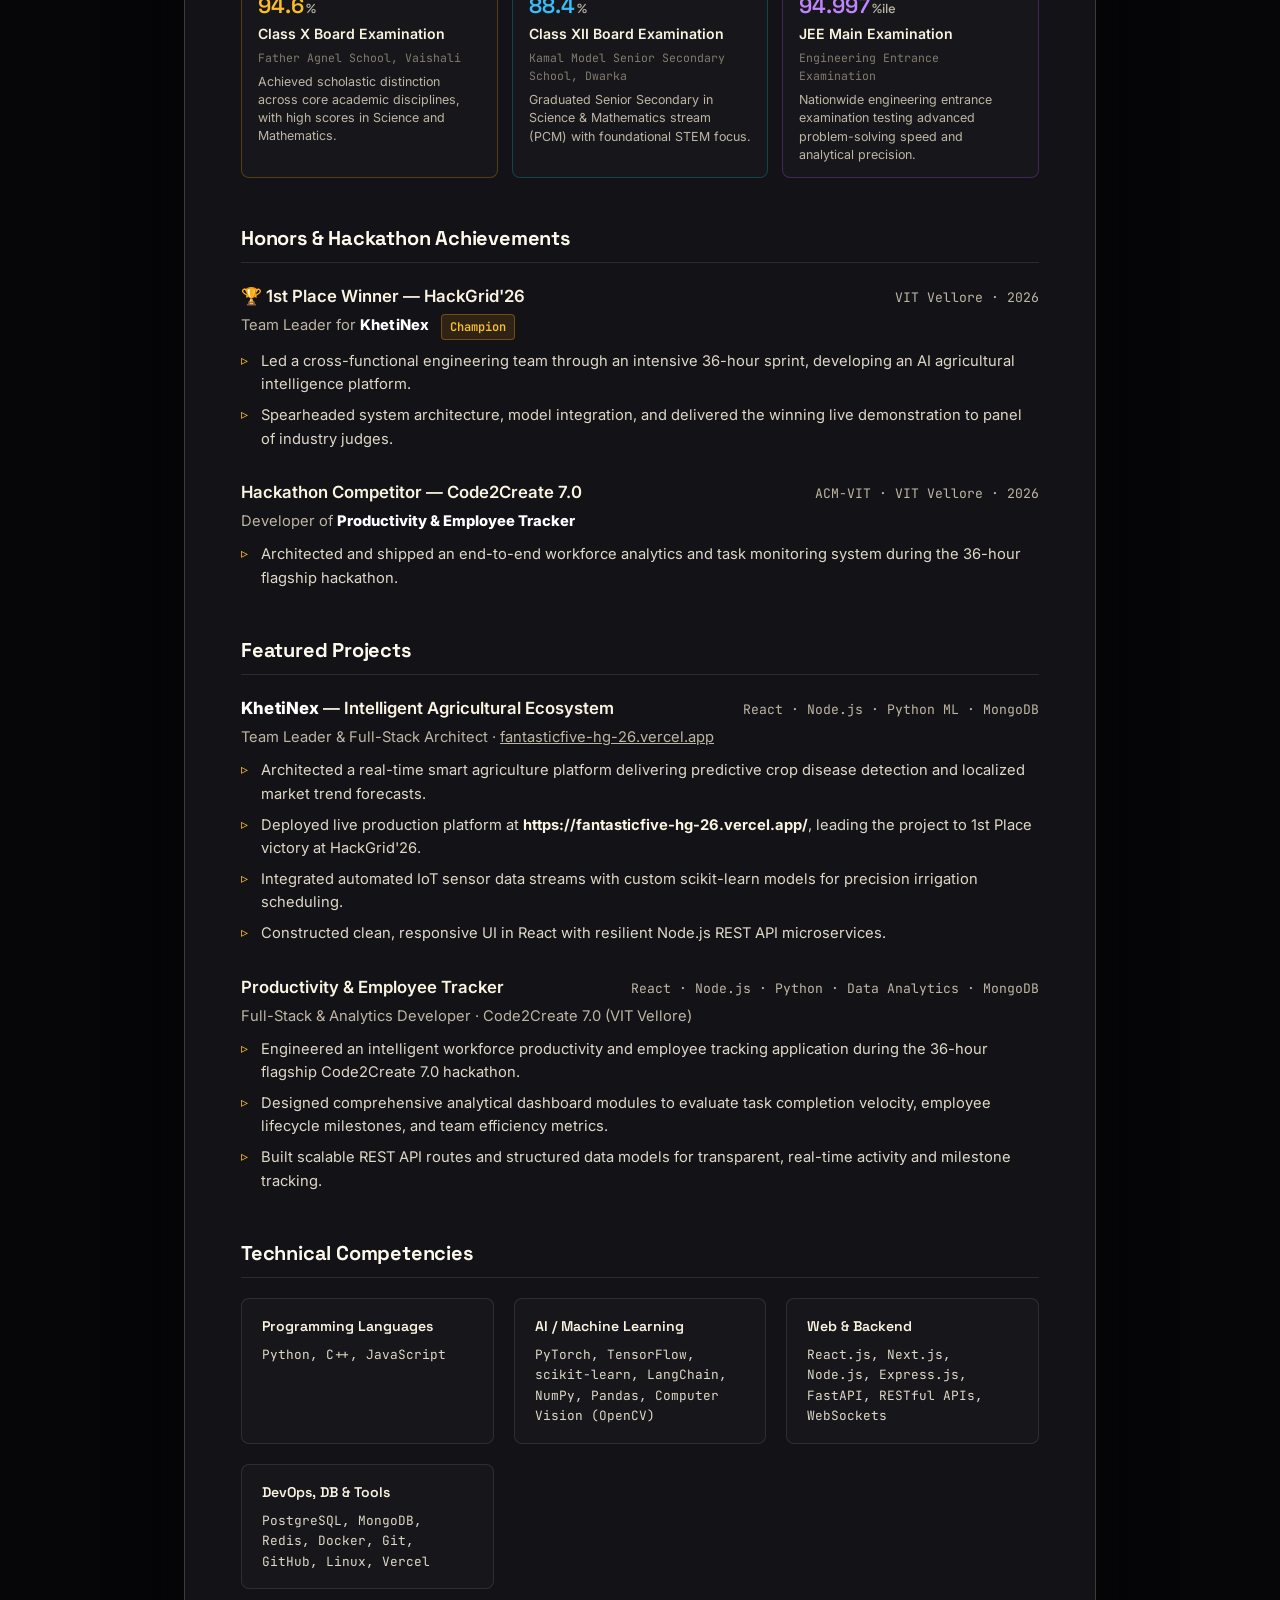
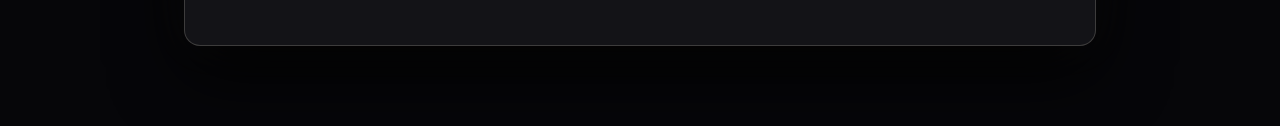
==== commit ad32e732: "feat: enhance background contrast, bold neural network mesh and persistent grid texture" ====
--- a/resume.html
+++ b/resume.html
@@ -64,7 +64,15 @@
     }
 
     body {
-      background: var(--canvas);
+      background-color: #060609;
+      background-image:
+        radial-gradient(ellipse 85% 60% at 50% 8%, rgba(245, 158, 11, 0.14) 0%, transparent 68%),
+        radial-gradient(ellipse 70% 55% at 90% 65%, rgba(6, 182, 212, 0.10) 0%, transparent 62%),
+        radial-gradient(circle 1.5px at 1px 1px, rgba(250, 244, 225, 0.18) 1.5px, transparent 0),
+        linear-gradient(rgba(250, 244, 225, 0.055) 1px, transparent 1px),
+        linear-gradient(90deg, rgba(250, 244, 225, 0.055) 1px, transparent 1px);
+      background-size: 100% 100%, 100% 100%, 54px 54px, 54px 54px, 54px 54px;
+      background-attachment: fixed;
       color: var(--text-primary);
       font-family: var(--font-body);
       line-height: 1.6;
@@ -184,10 +192,10 @@
 
     .resume-paper {
       background: var(--canvas-card);
-      border: 1px solid var(--panel-border);
+      border: 1px solid rgba(250, 244, 225, 0.18);
       border-radius: 16px;
       padding: 3.5rem;
-      box-shadow: 0 20px 60px rgba(0, 0, 0, 0.8), 0 0 40px rgba(255, 255, 255, 0.03);
+      box-shadow: 0 25px 70px rgba(0, 0, 0, 0.95), 0 0 45px rgba(250, 244, 225, 0.05);
       transition: background 0.3s ease, border-color 0.3s ease, box-shadow 0.3s ease;
     }
 
@@ -591,7 +599,14 @@
       --text-muted: #78716c;
     }
     html[data-theme="light"] body {
-      background: var(--canvas);
+      background-color: #faf3df !important;
+      background-image:
+        radial-gradient(ellipse 85% 65% at 50% 8%, rgba(245, 158, 11, 0.18) 0%, transparent 68%),
+        radial-gradient(circle 1.5px at 1px 1px, rgba(160, 115, 45, 0.28) 1.5px, transparent 0),
+        linear-gradient(rgba(160, 115, 45, 0.10) 1px, transparent 1px),
+        linear-gradient(90deg, rgba(160, 115, 45, 0.10) 1px, transparent 1px) !important;
+      background-size: 100% 100%, 54px 54px, 54px 54px, 54px 54px !important;
+      background-attachment: fixed !important;
       color: var(--text-primary);
     }
     html[data-theme="light"] .resume-nav {
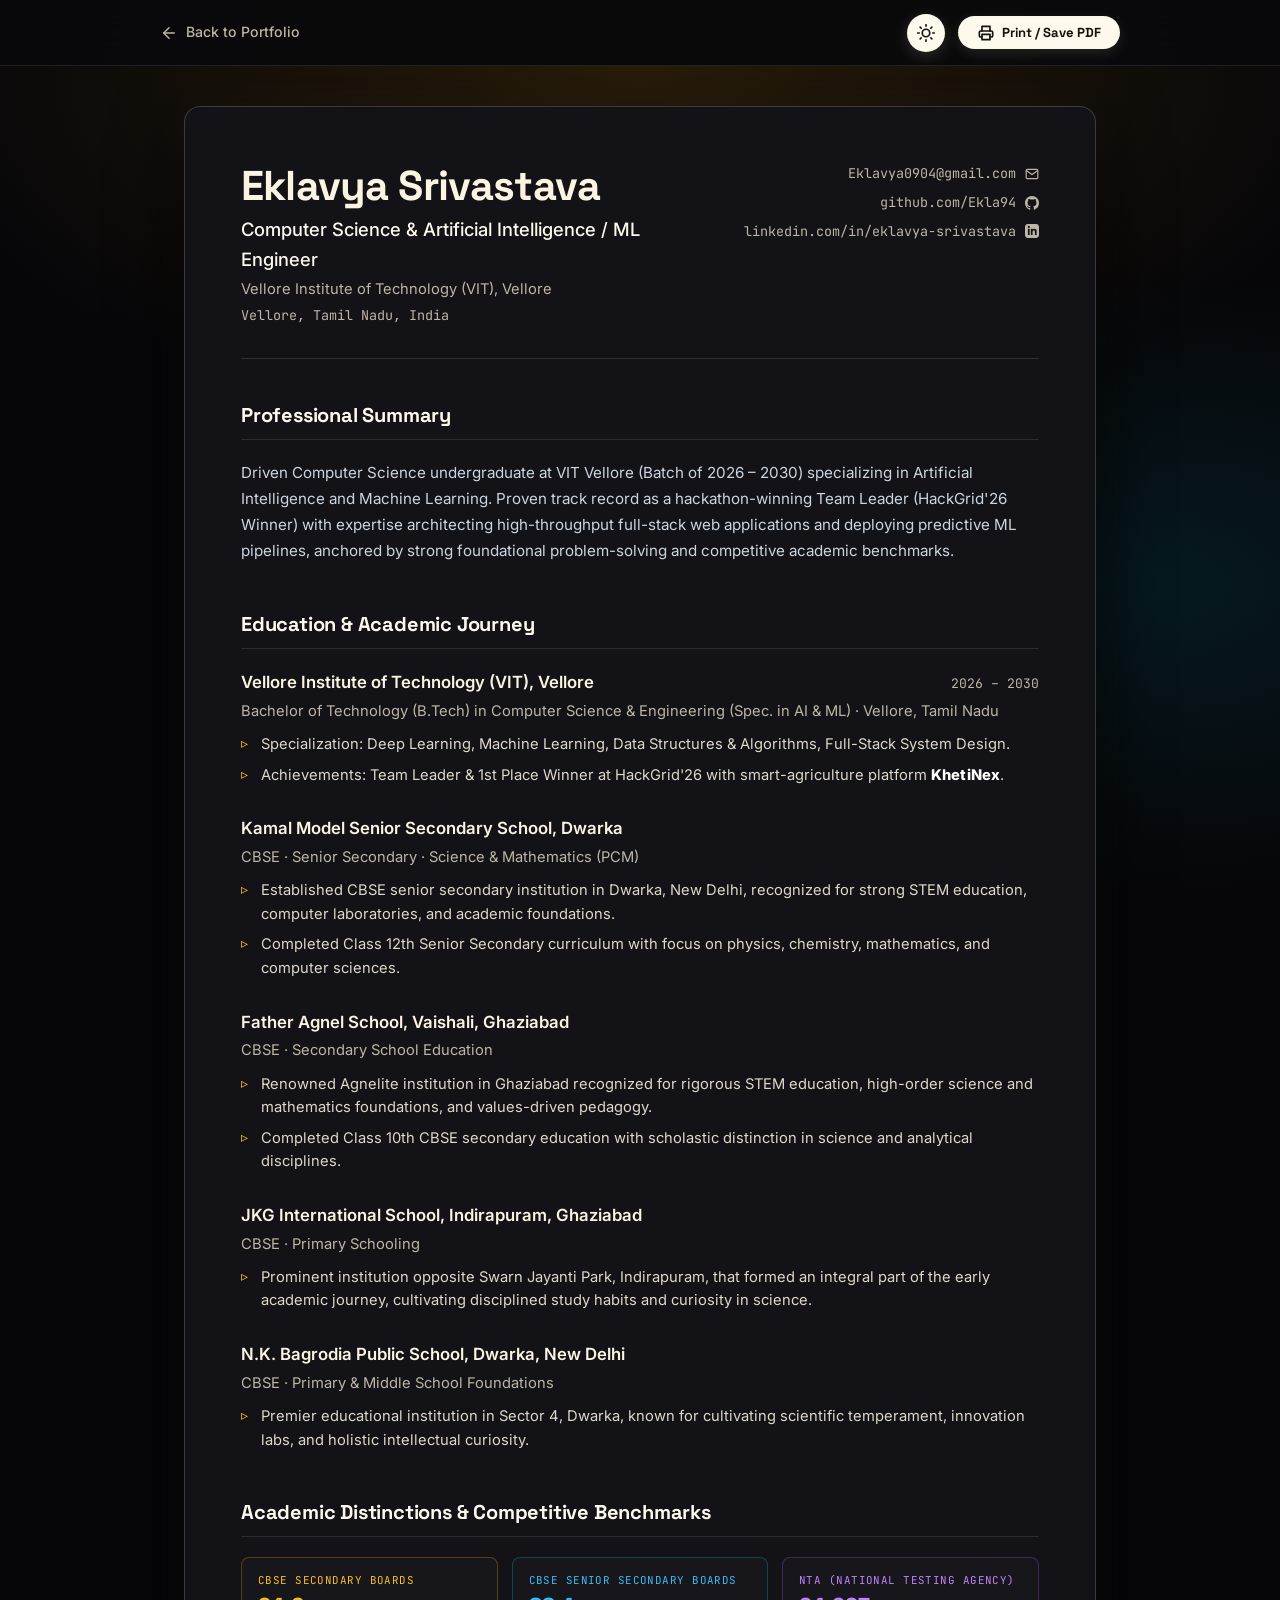
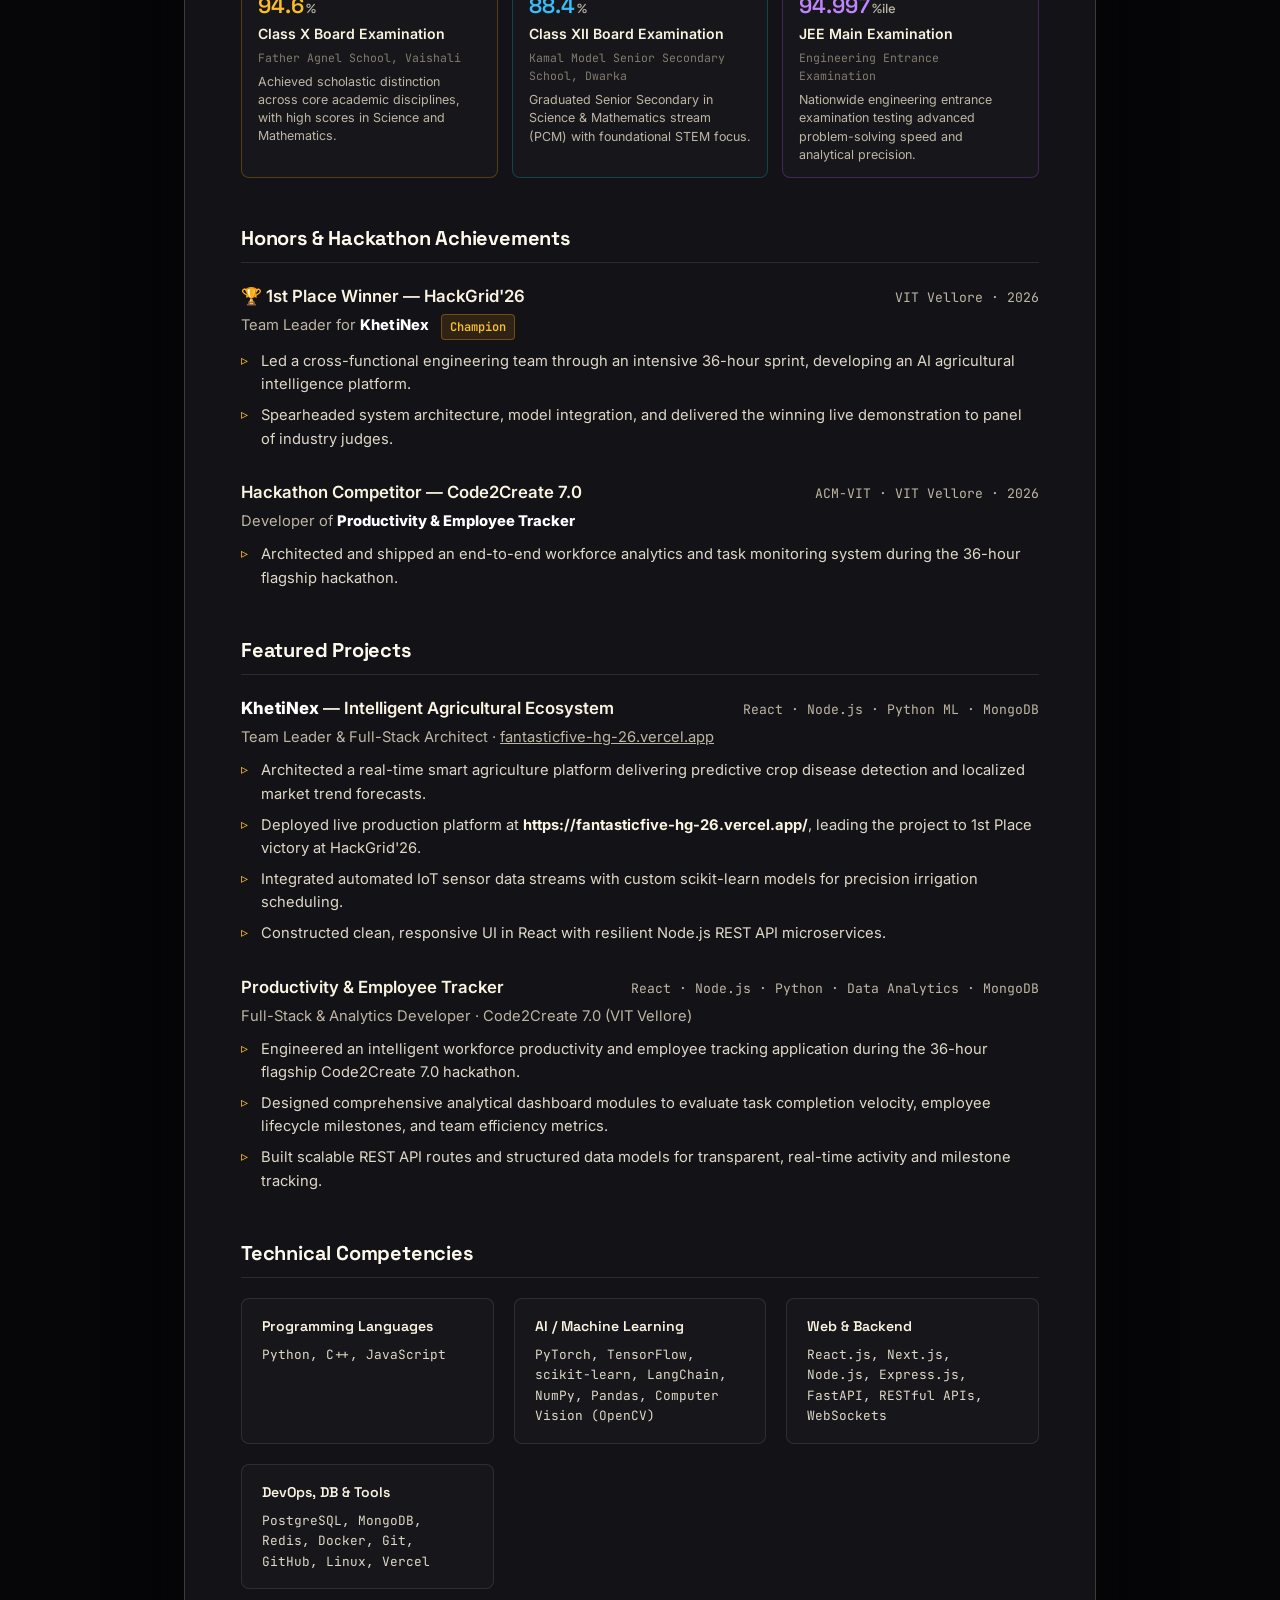
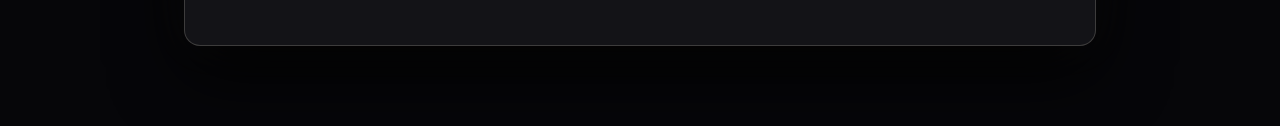
==== commit c13c6cd6: "fix: remove grid patterns while preserving high-contrast canvas and bold constellation" ====
--- a/resume.html
+++ b/resume.html
@@ -66,12 +66,9 @@
     body {
       background-color: #060609;
       background-image:
-        radial-gradient(ellipse 85% 60% at 50% 8%, rgba(245, 158, 11, 0.14) 0%, transparent 68%),
-        radial-gradient(ellipse 70% 55% at 90% 65%, rgba(6, 182, 212, 0.10) 0%, transparent 62%),
-        radial-gradient(circle 1.5px at 1px 1px, rgba(250, 244, 225, 0.18) 1.5px, transparent 0),
-        linear-gradient(rgba(250, 244, 225, 0.055) 1px, transparent 1px),
-        linear-gradient(90deg, rgba(250, 244, 225, 0.055) 1px, transparent 1px);
-      background-size: 100% 100%, 100% 100%, 54px 54px, 54px 54px, 54px 54px;
+        radial-gradient(ellipse 85% 60% at 50% 8%, rgba(245, 158, 11, 0.15) 0%, transparent 68%),
+        radial-gradient(ellipse 70% 55% at 90% 65%, rgba(6, 182, 212, 0.11) 0%, transparent 62%);
+      background-size: 100% 100%, 100% 100%;
       background-attachment: fixed;
       color: var(--text-primary);
       font-family: var(--font-body);
@@ -601,11 +598,9 @@
     html[data-theme="light"] body {
       background-color: #faf3df !important;
       background-image:
-        radial-gradient(ellipse 85% 65% at 50% 8%, rgba(245, 158, 11, 0.18) 0%, transparent 68%),
-        radial-gradient(circle 1.5px at 1px 1px, rgba(160, 115, 45, 0.28) 1.5px, transparent 0),
-        linear-gradient(rgba(160, 115, 45, 0.10) 1px, transparent 1px),
-        linear-gradient(90deg, rgba(160, 115, 45, 0.10) 1px, transparent 1px) !important;
-      background-size: 100% 100%, 54px 54px, 54px 54px, 54px 54px !important;
+        radial-gradient(ellipse 85% 65% at 50% 8%, rgba(245, 158, 11, 0.20) 0%, transparent 68%),
+        radial-gradient(ellipse 70% 55% at 90% 65%, rgba(2, 132, 199, 0.11) 0%, transparent 62%) !important;
+      background-size: 100% 100%, 100% 100% !important;
       background-attachment: fixed !important;
       color: var(--text-primary);
     }
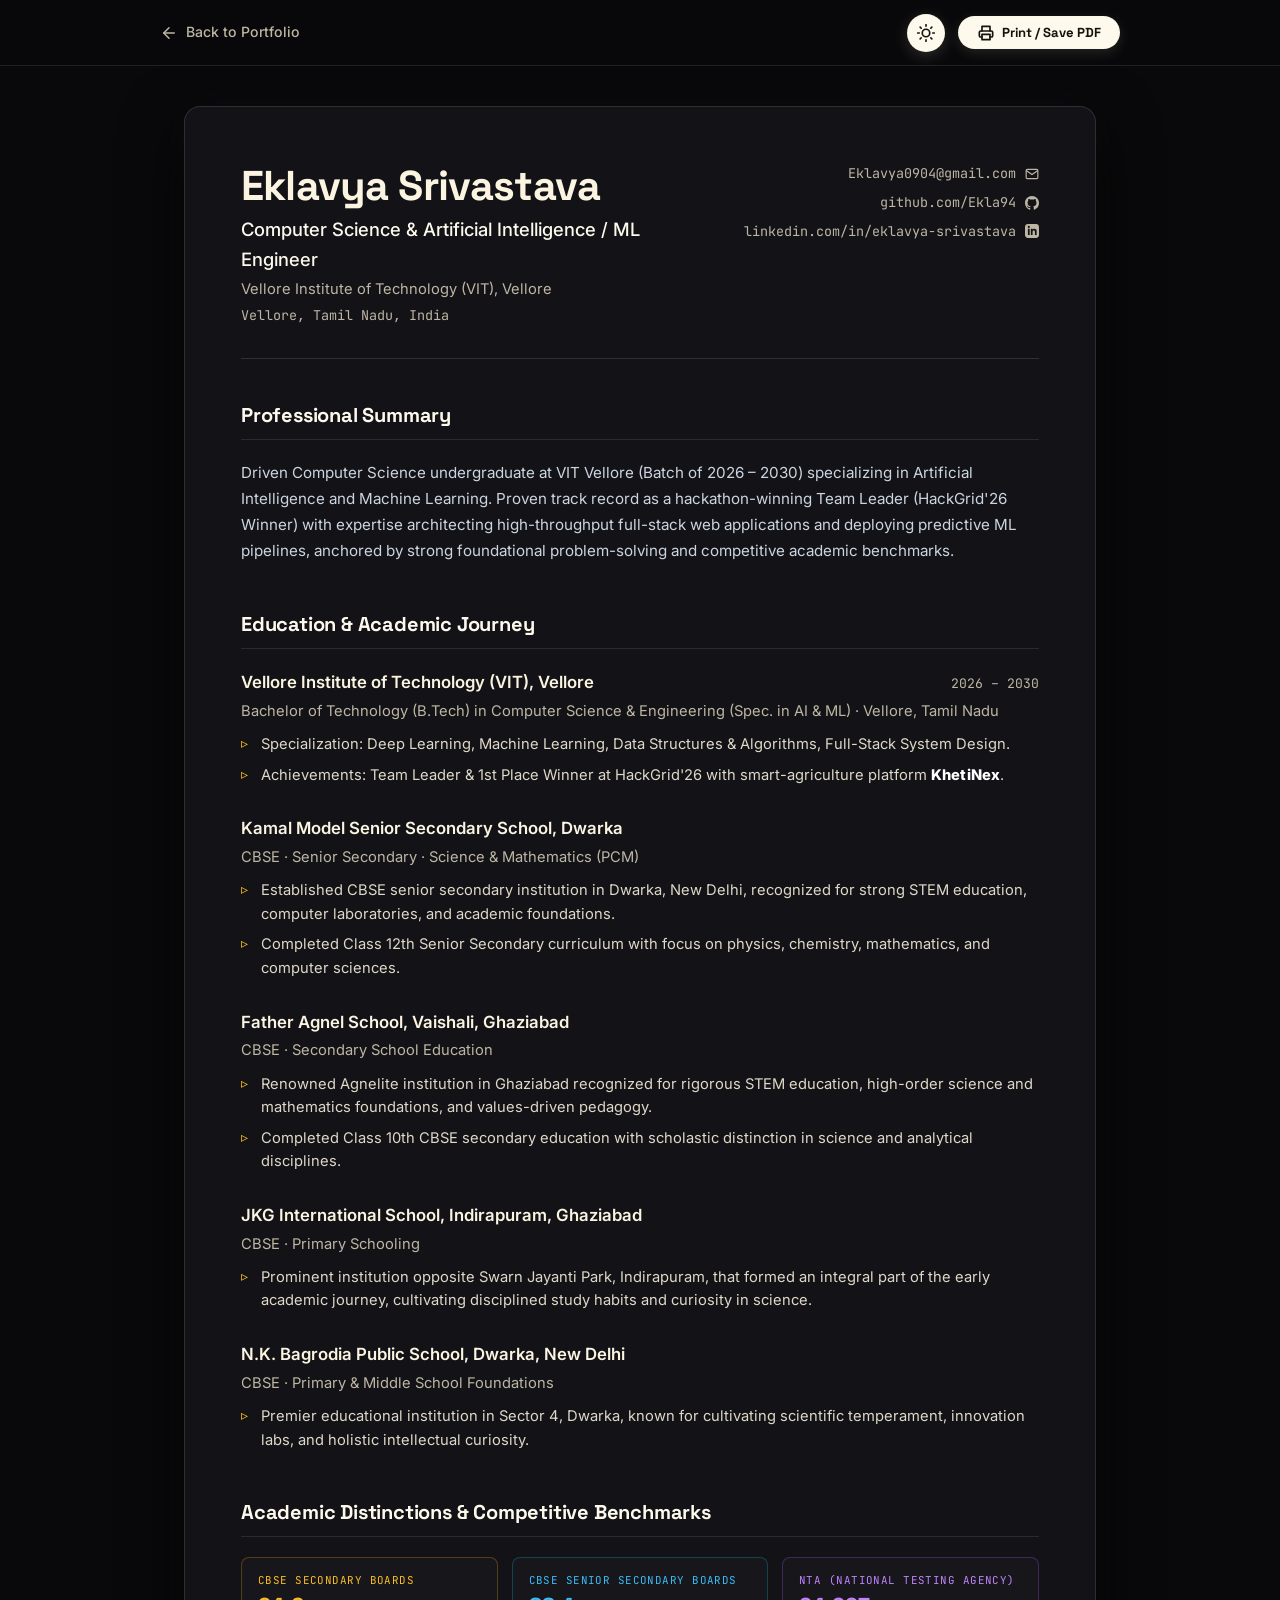
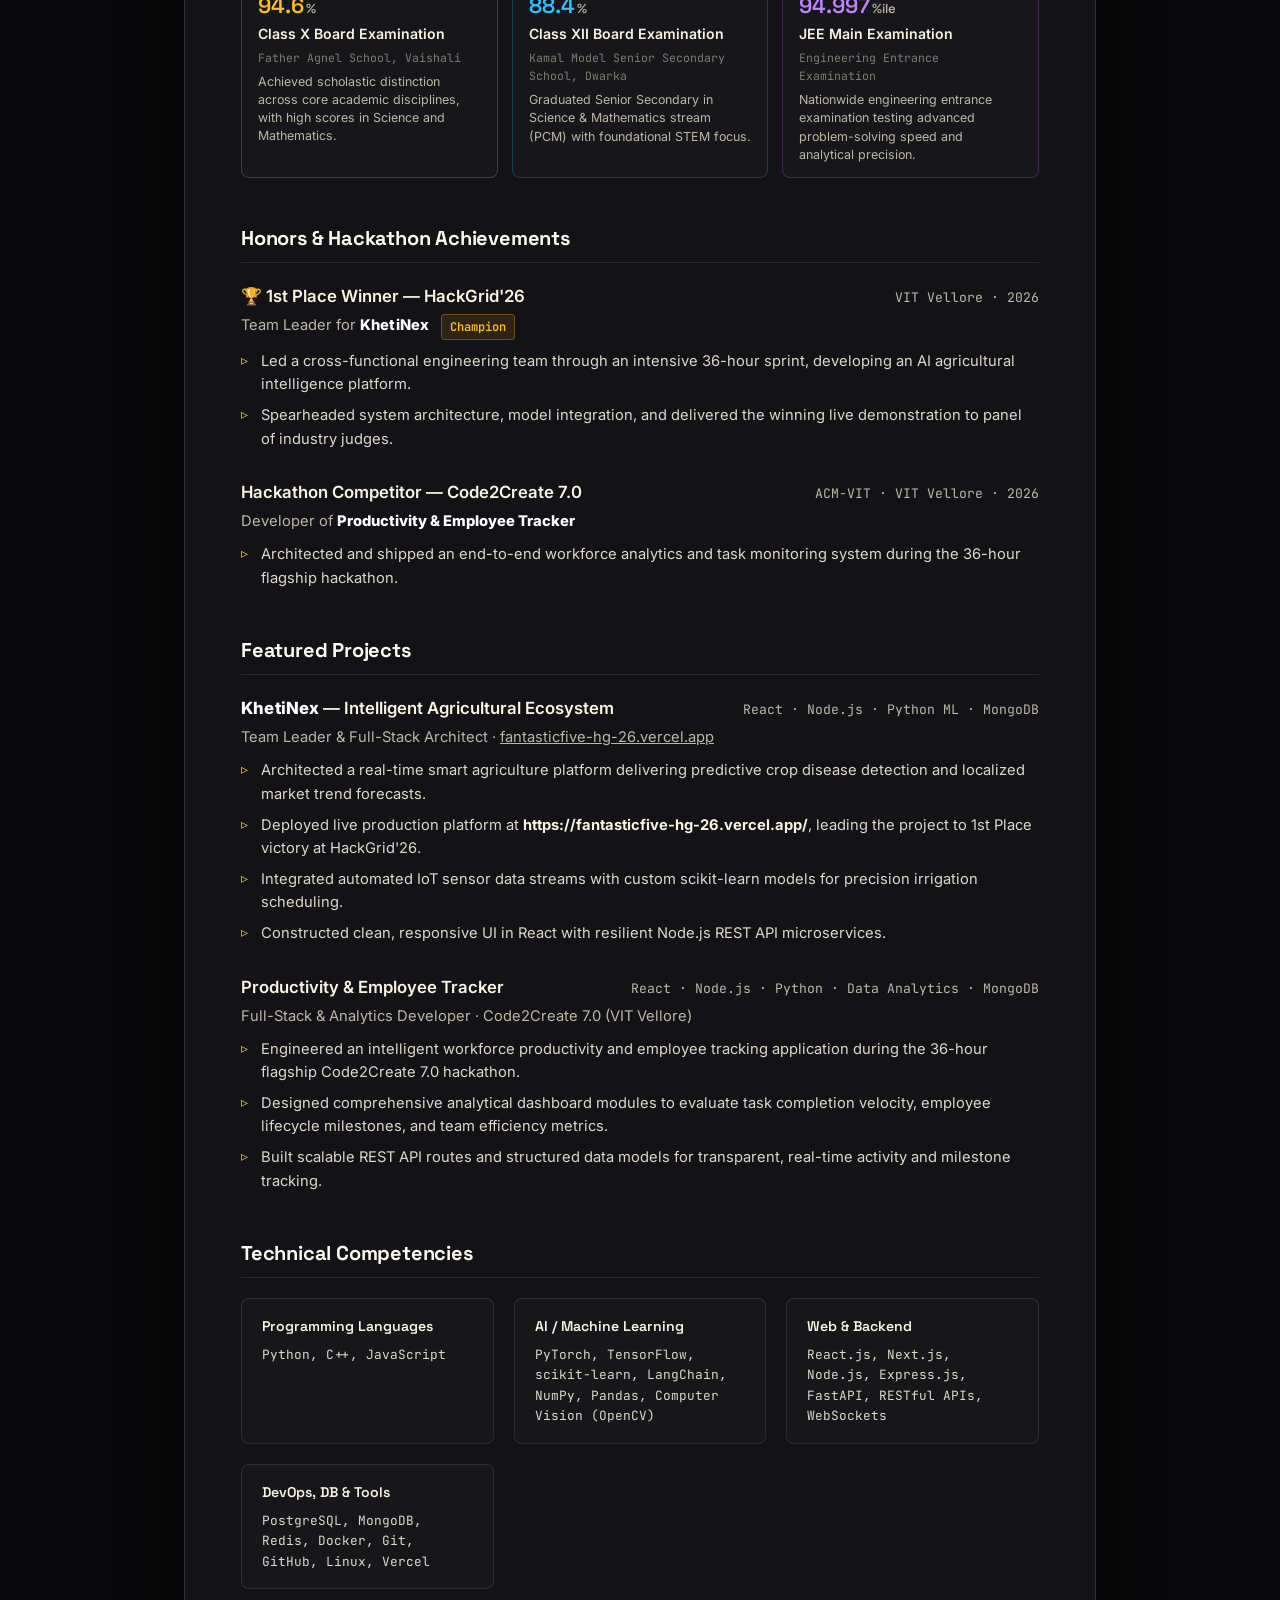
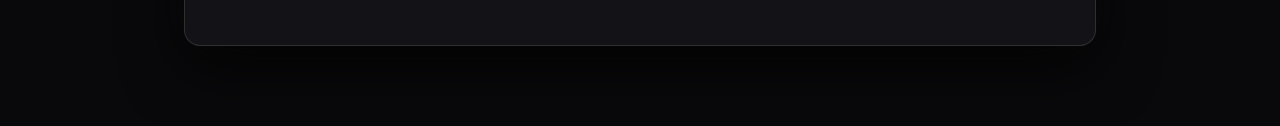
==== commit 42aecd41: "Revert "feat: enhance background contrast, bold neural network mesh and persistent grid texture" Thi" ====
--- a/resume.html
+++ b/resume.html
@@ -64,12 +64,7 @@
     }
 
     body {
-      background-color: #060609;
-      background-image:
-        radial-gradient(ellipse 85% 60% at 50% 8%, rgba(245, 158, 11, 0.15) 0%, transparent 68%),
-        radial-gradient(ellipse 70% 55% at 90% 65%, rgba(6, 182, 212, 0.11) 0%, transparent 62%);
-      background-size: 100% 100%, 100% 100%;
-      background-attachment: fixed;
+      background: var(--canvas);
       color: var(--text-primary);
       font-family: var(--font-body);
       line-height: 1.6;
@@ -189,10 +184,10 @@
 
     .resume-paper {
       background: var(--canvas-card);
-      border: 1px solid rgba(250, 244, 225, 0.18);
+      border: 1px solid var(--panel-border);
       border-radius: 16px;
       padding: 3.5rem;
-      box-shadow: 0 25px 70px rgba(0, 0, 0, 0.95), 0 0 45px rgba(250, 244, 225, 0.05);
+      box-shadow: 0 20px 60px rgba(0, 0, 0, 0.8), 0 0 40px rgba(255, 255, 255, 0.03);
       transition: background 0.3s ease, border-color 0.3s ease, box-shadow 0.3s ease;
     }
 
@@ -596,12 +591,7 @@
       --text-muted: #78716c;
     }
     html[data-theme="light"] body {
-      background-color: #faf3df !important;
-      background-image:
-        radial-gradient(ellipse 85% 65% at 50% 8%, rgba(245, 158, 11, 0.20) 0%, transparent 68%),
-        radial-gradient(ellipse 70% 55% at 90% 65%, rgba(2, 132, 199, 0.11) 0%, transparent 62%) !important;
-      background-size: 100% 100%, 100% 100% !important;
-      background-attachment: fixed !important;
+      background: var(--canvas);
       color: var(--text-primary);
     }
     html[data-theme="light"] .resume-nav {
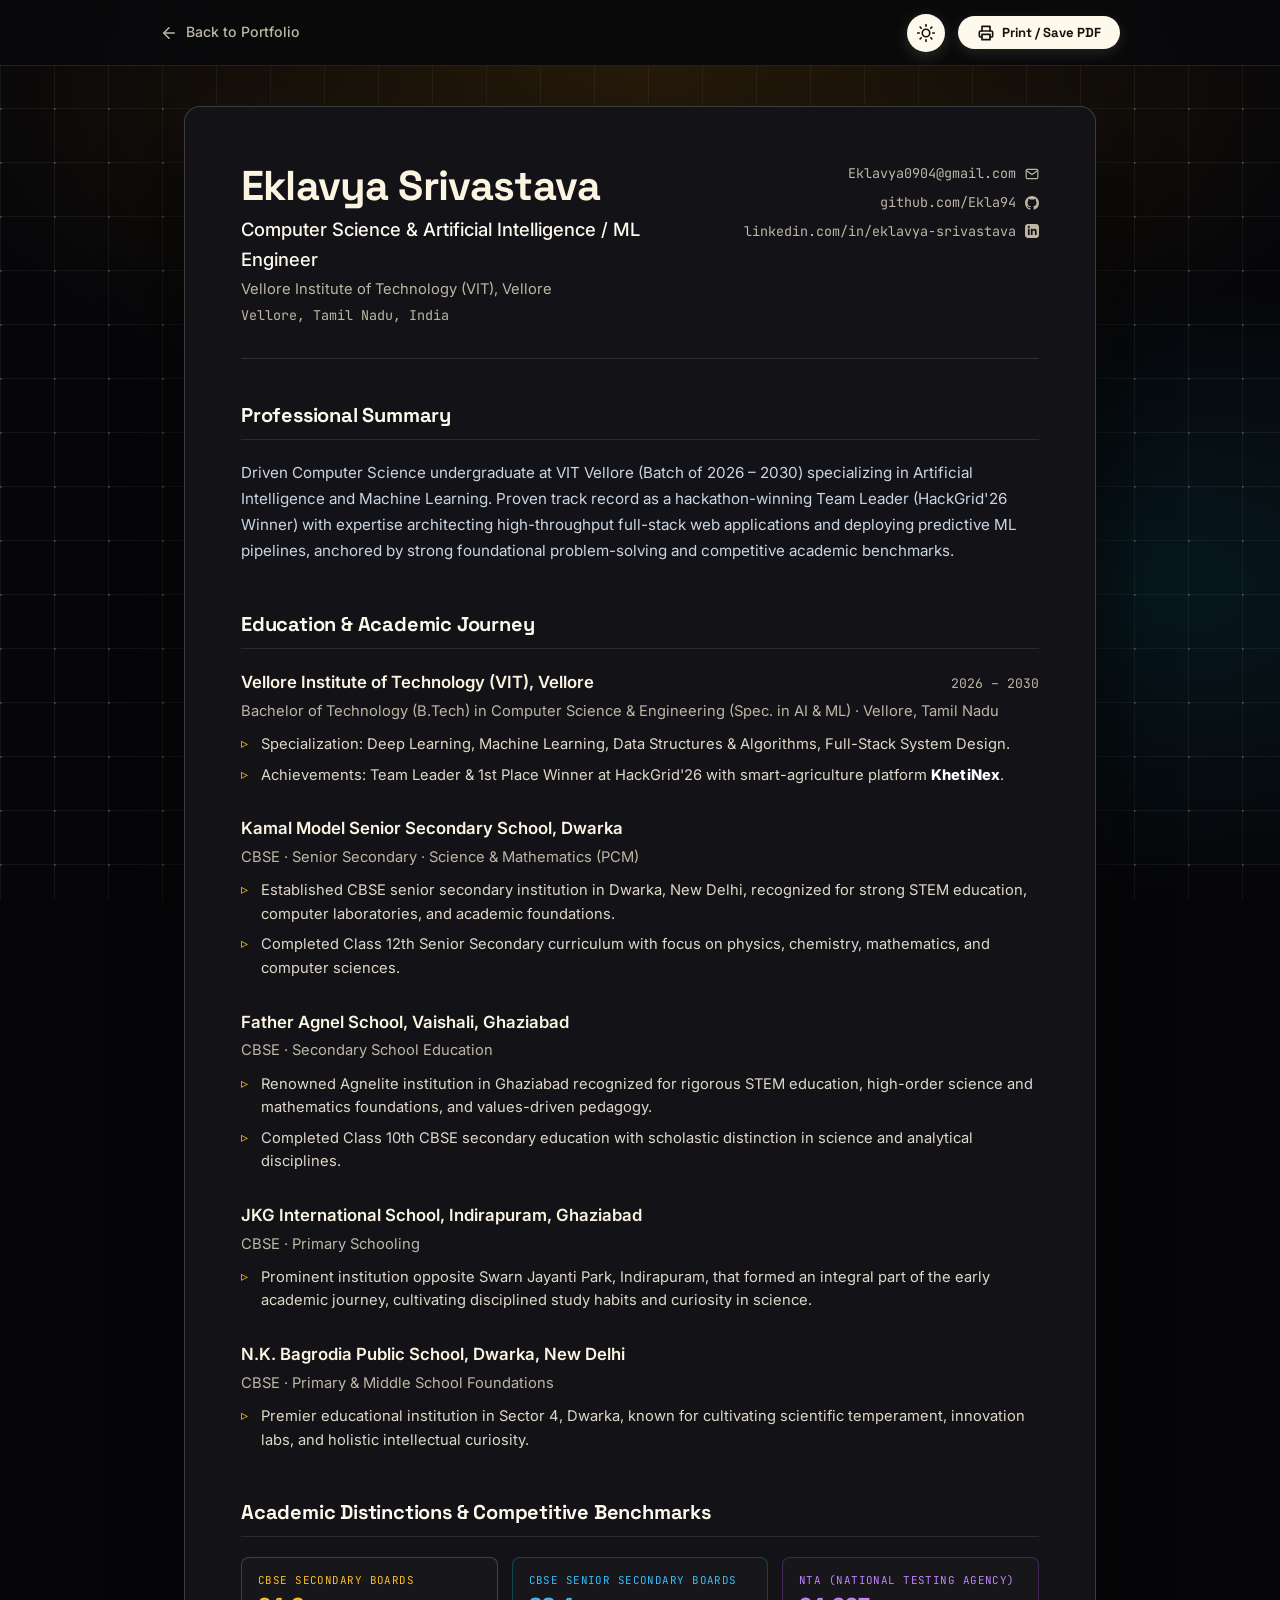
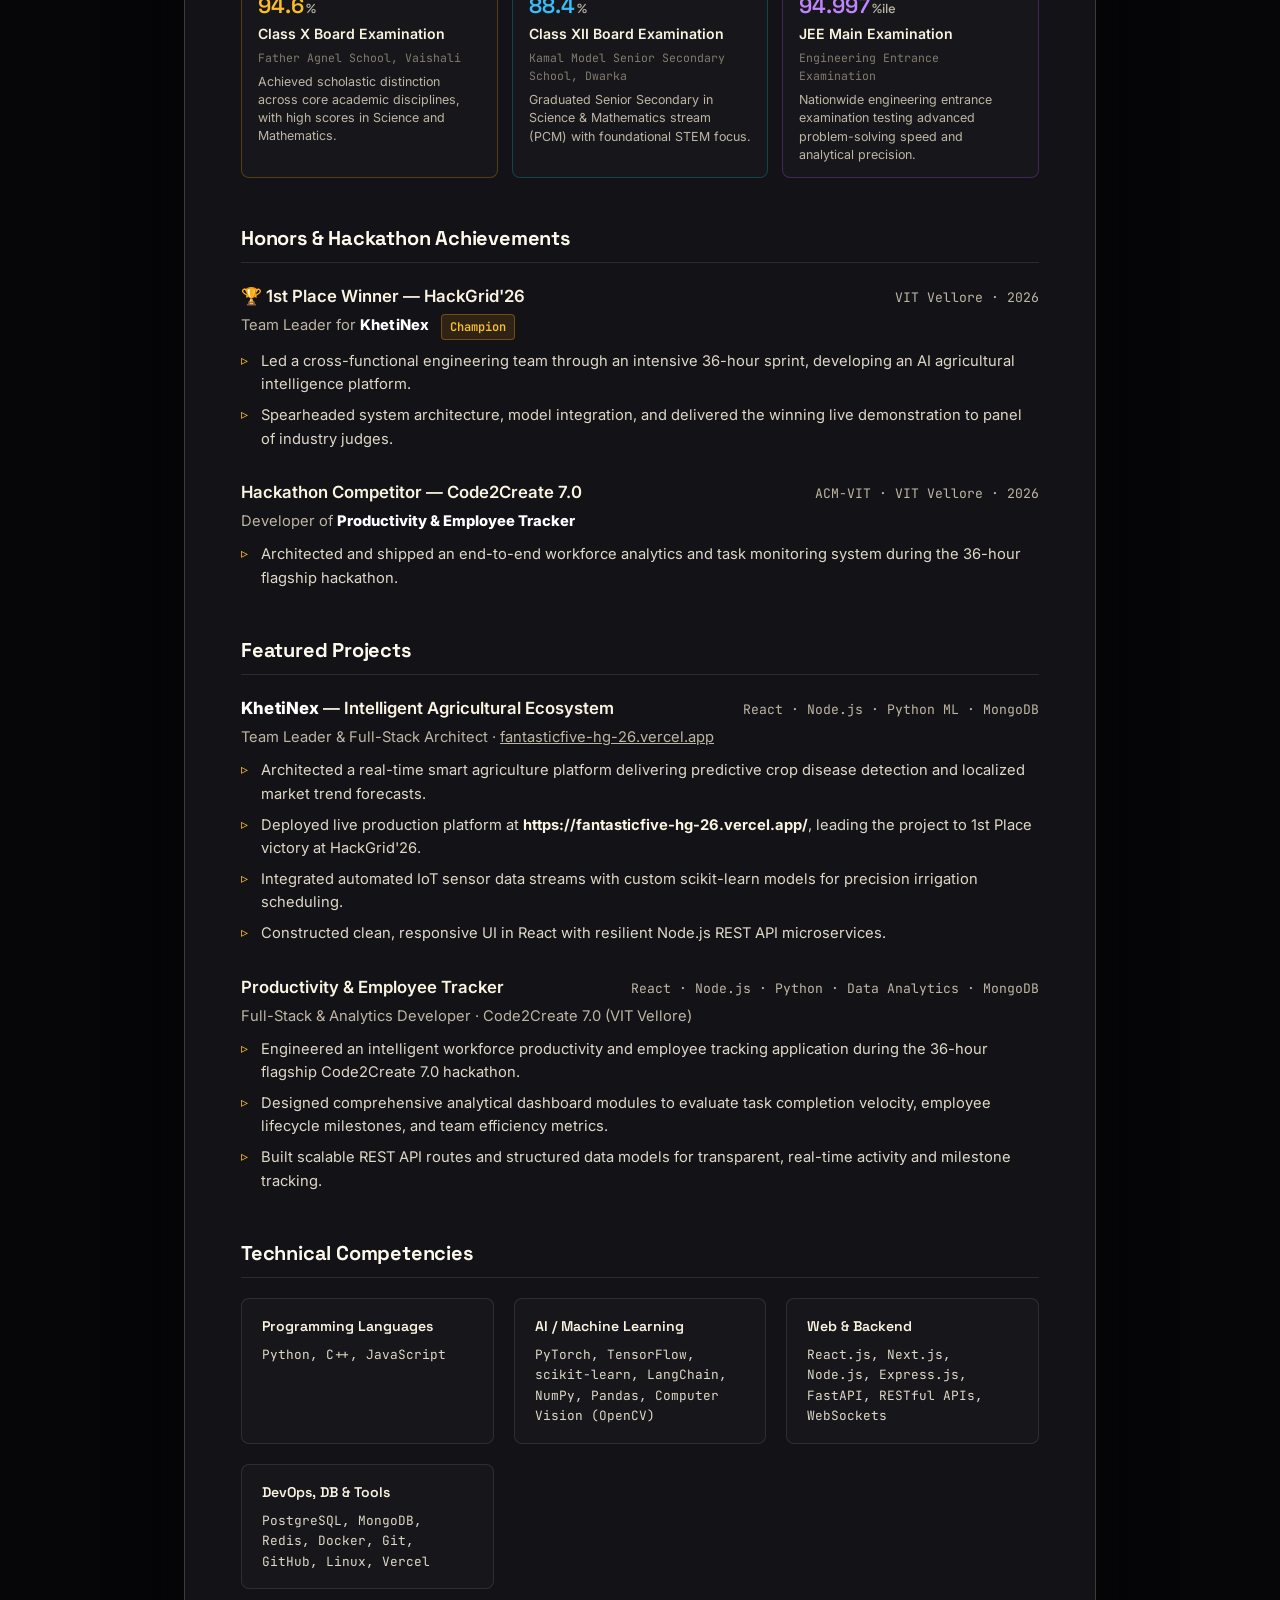
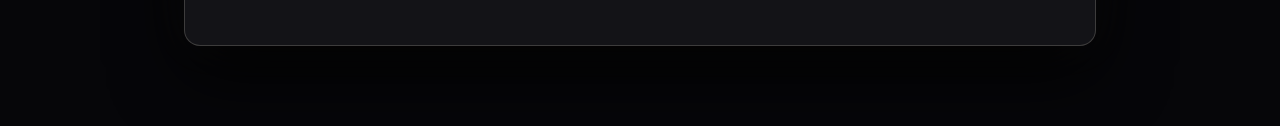
==== commit 2a57331b: "Revert "fix: remove grid patterns while preserving high-contrast canvas and bold constellation" This" ====
--- a/resume.html
+++ b/resume.html
@@ -64,7 +64,15 @@
     }
 
     body {
-      background: var(--canvas);
+      background-color: #060609;
+      background-image:
+        radial-gradient(ellipse 85% 60% at 50% 8%, rgba(245, 158, 11, 0.14) 0%, transparent 68%),
+        radial-gradient(ellipse 70% 55% at 90% 65%, rgba(6, 182, 212, 0.10) 0%, transparent 62%),
+        radial-gradient(circle 1.5px at 1px 1px, rgba(250, 244, 225, 0.18) 1.5px, transparent 0),
+        linear-gradient(rgba(250, 244, 225, 0.055) 1px, transparent 1px),
+        linear-gradient(90deg, rgba(250, 244, 225, 0.055) 1px, transparent 1px);
+      background-size: 100% 100%, 100% 100%, 54px 54px, 54px 54px, 54px 54px;
+      background-attachment: fixed;
       color: var(--text-primary);
       font-family: var(--font-body);
       line-height: 1.6;
@@ -184,10 +192,10 @@
 
     .resume-paper {
       background: var(--canvas-card);
-      border: 1px solid var(--panel-border);
+      border: 1px solid rgba(250, 244, 225, 0.18);
       border-radius: 16px;
       padding: 3.5rem;
-      box-shadow: 0 20px 60px rgba(0, 0, 0, 0.8), 0 0 40px rgba(255, 255, 255, 0.03);
+      box-shadow: 0 25px 70px rgba(0, 0, 0, 0.95), 0 0 45px rgba(250, 244, 225, 0.05);
       transition: background 0.3s ease, border-color 0.3s ease, box-shadow 0.3s ease;
     }
 
@@ -591,7 +599,14 @@
       --text-muted: #78716c;
     }
     html[data-theme="light"] body {
-      background: var(--canvas);
+      background-color: #faf3df !important;
+      background-image:
+        radial-gradient(ellipse 85% 65% at 50% 8%, rgba(245, 158, 11, 0.18) 0%, transparent 68%),
+        radial-gradient(circle 1.5px at 1px 1px, rgba(160, 115, 45, 0.28) 1.5px, transparent 0),
+        linear-gradient(rgba(160, 115, 45, 0.10) 1px, transparent 1px),
+        linear-gradient(90deg, rgba(160, 115, 45, 0.10) 1px, transparent 1px) !important;
+      background-size: 100% 100%, 54px 54px, 54px 54px, 54px 54px !important;
+      background-attachment: fixed !important;
       color: var(--text-primary);
     }
     html[data-theme="light"] .resume-nav {
